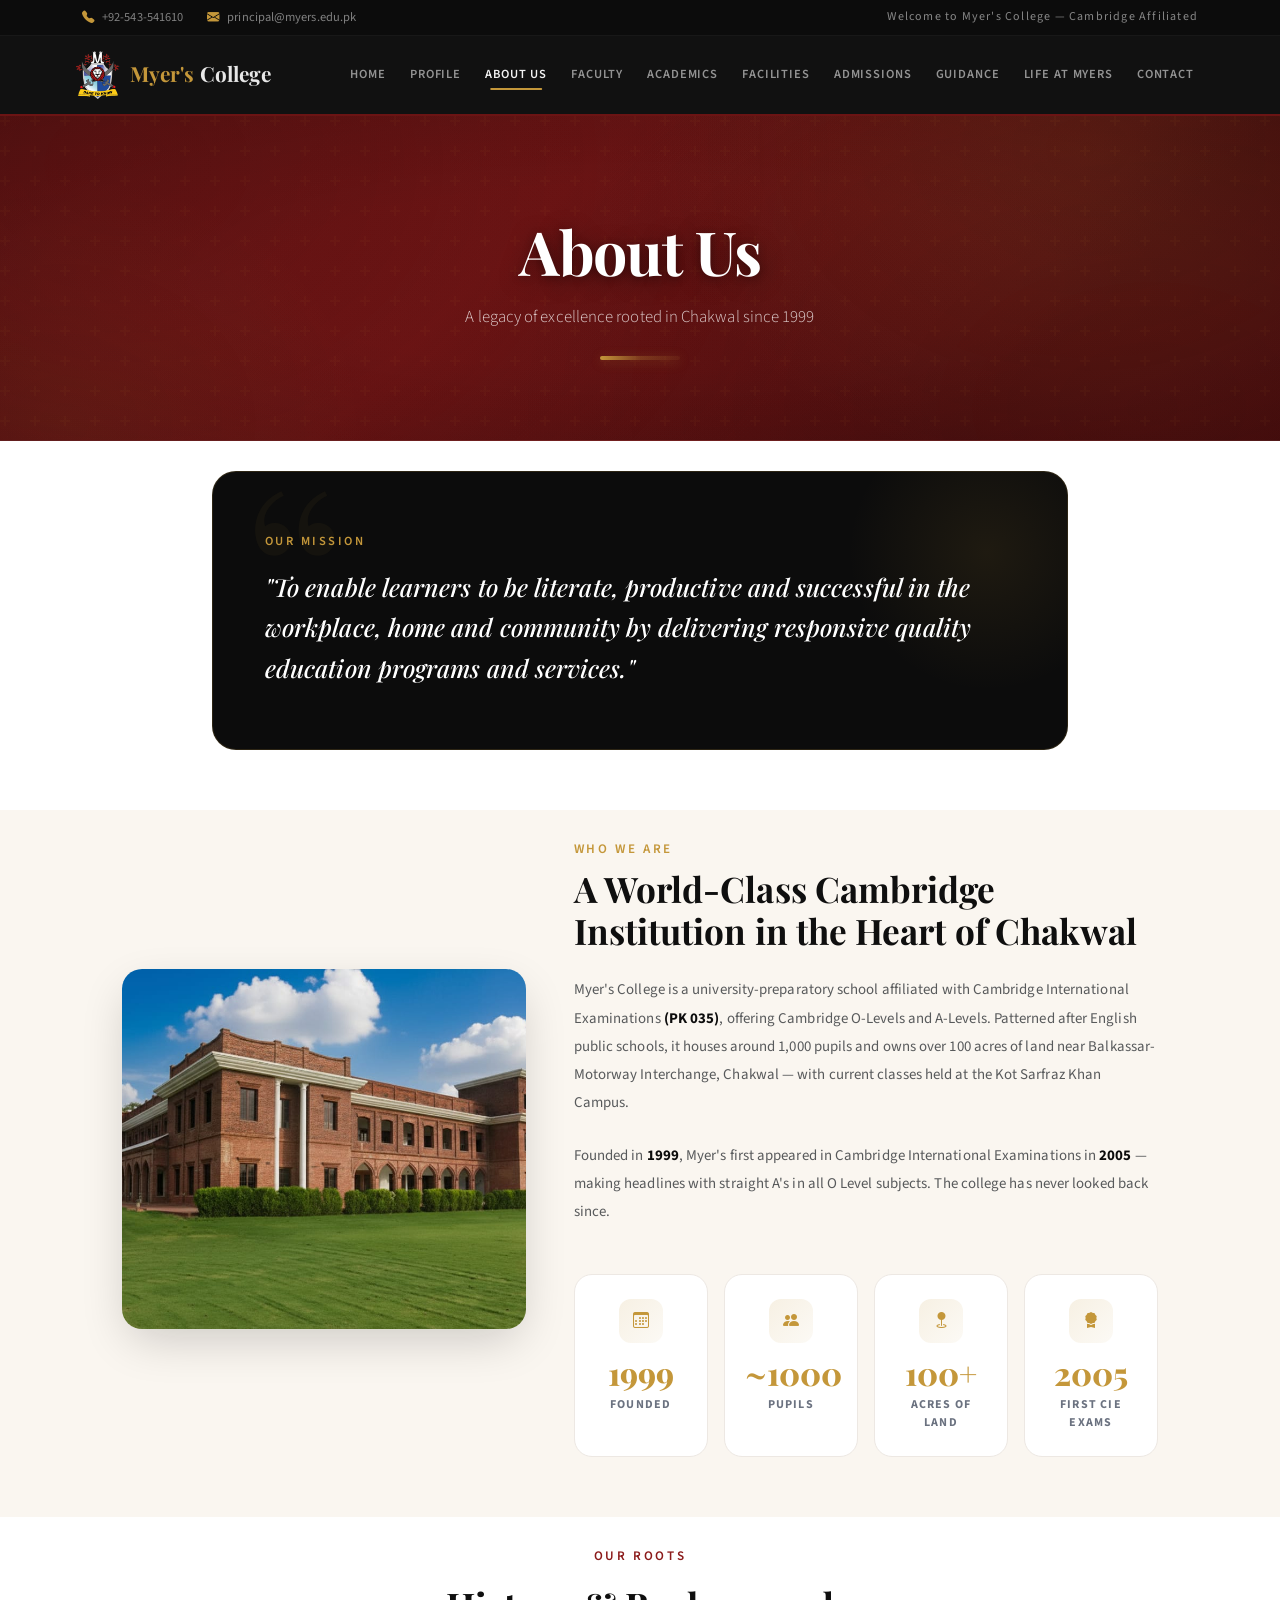
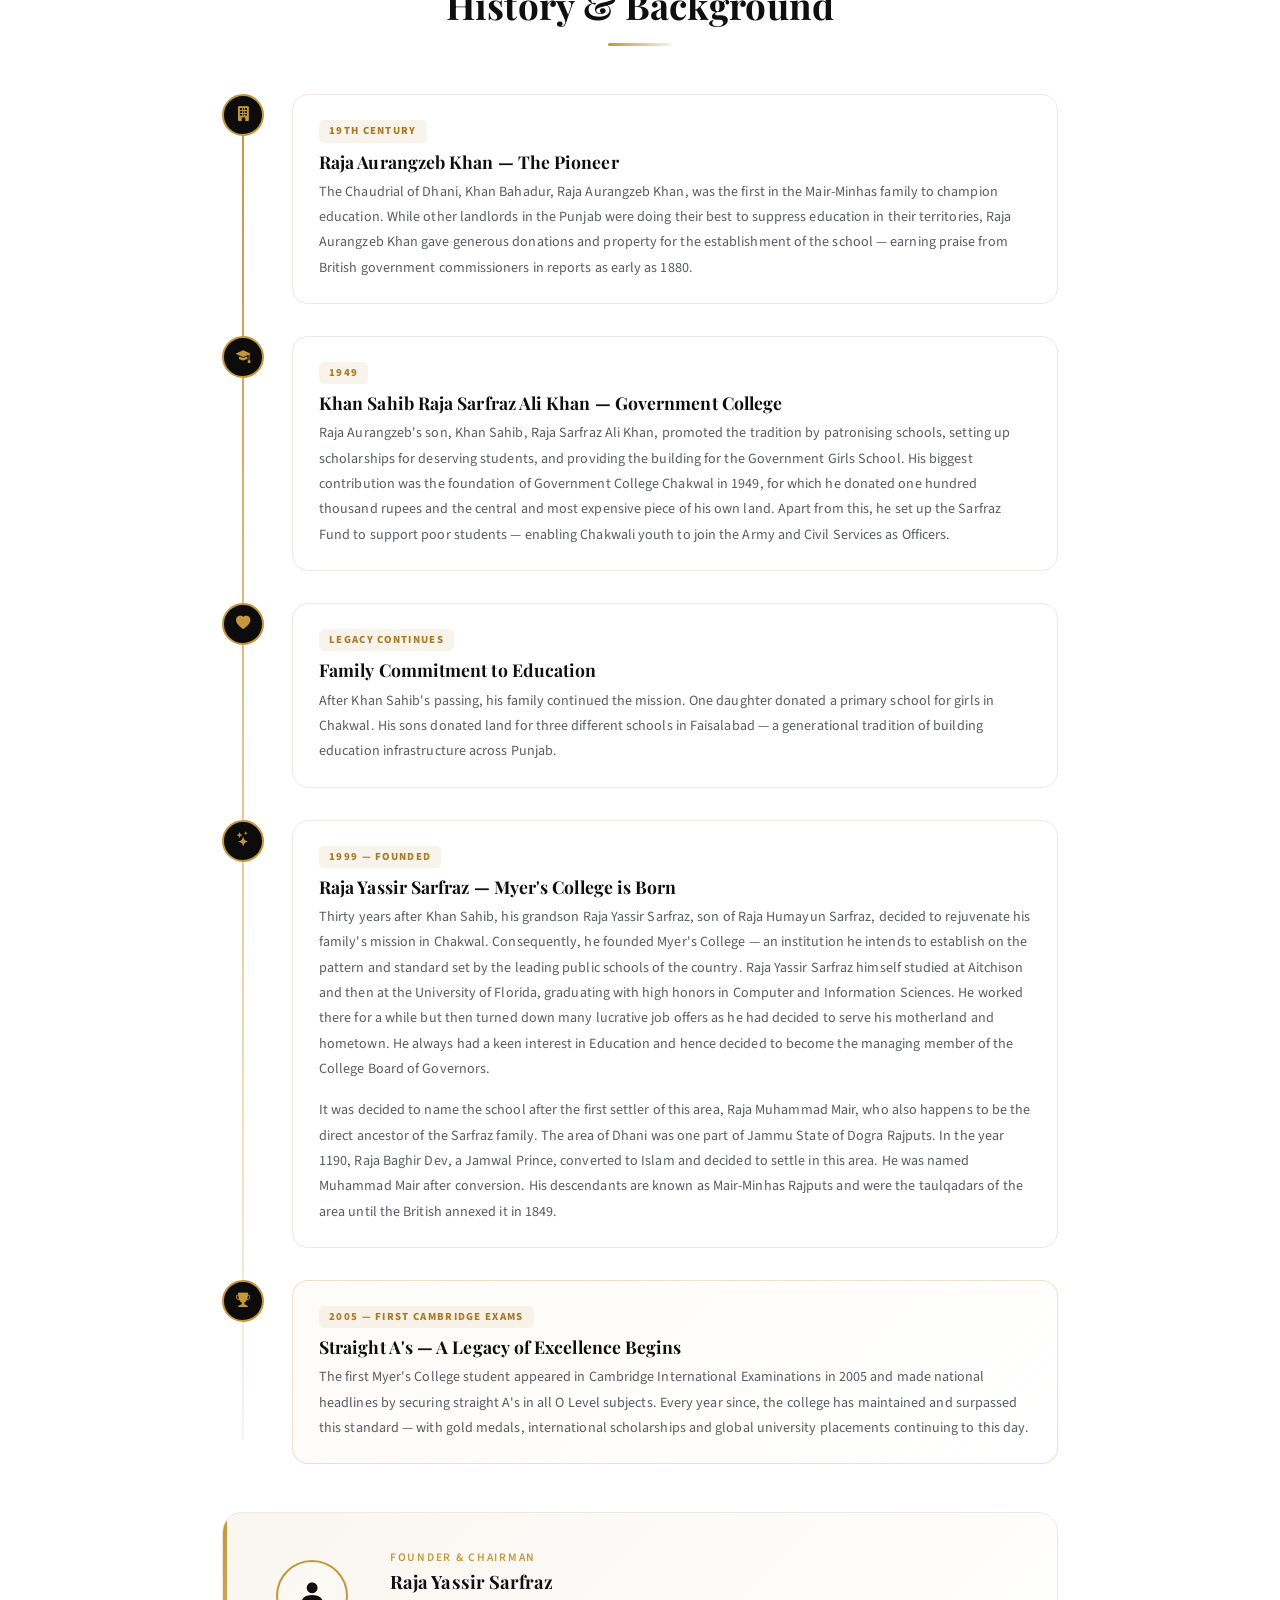
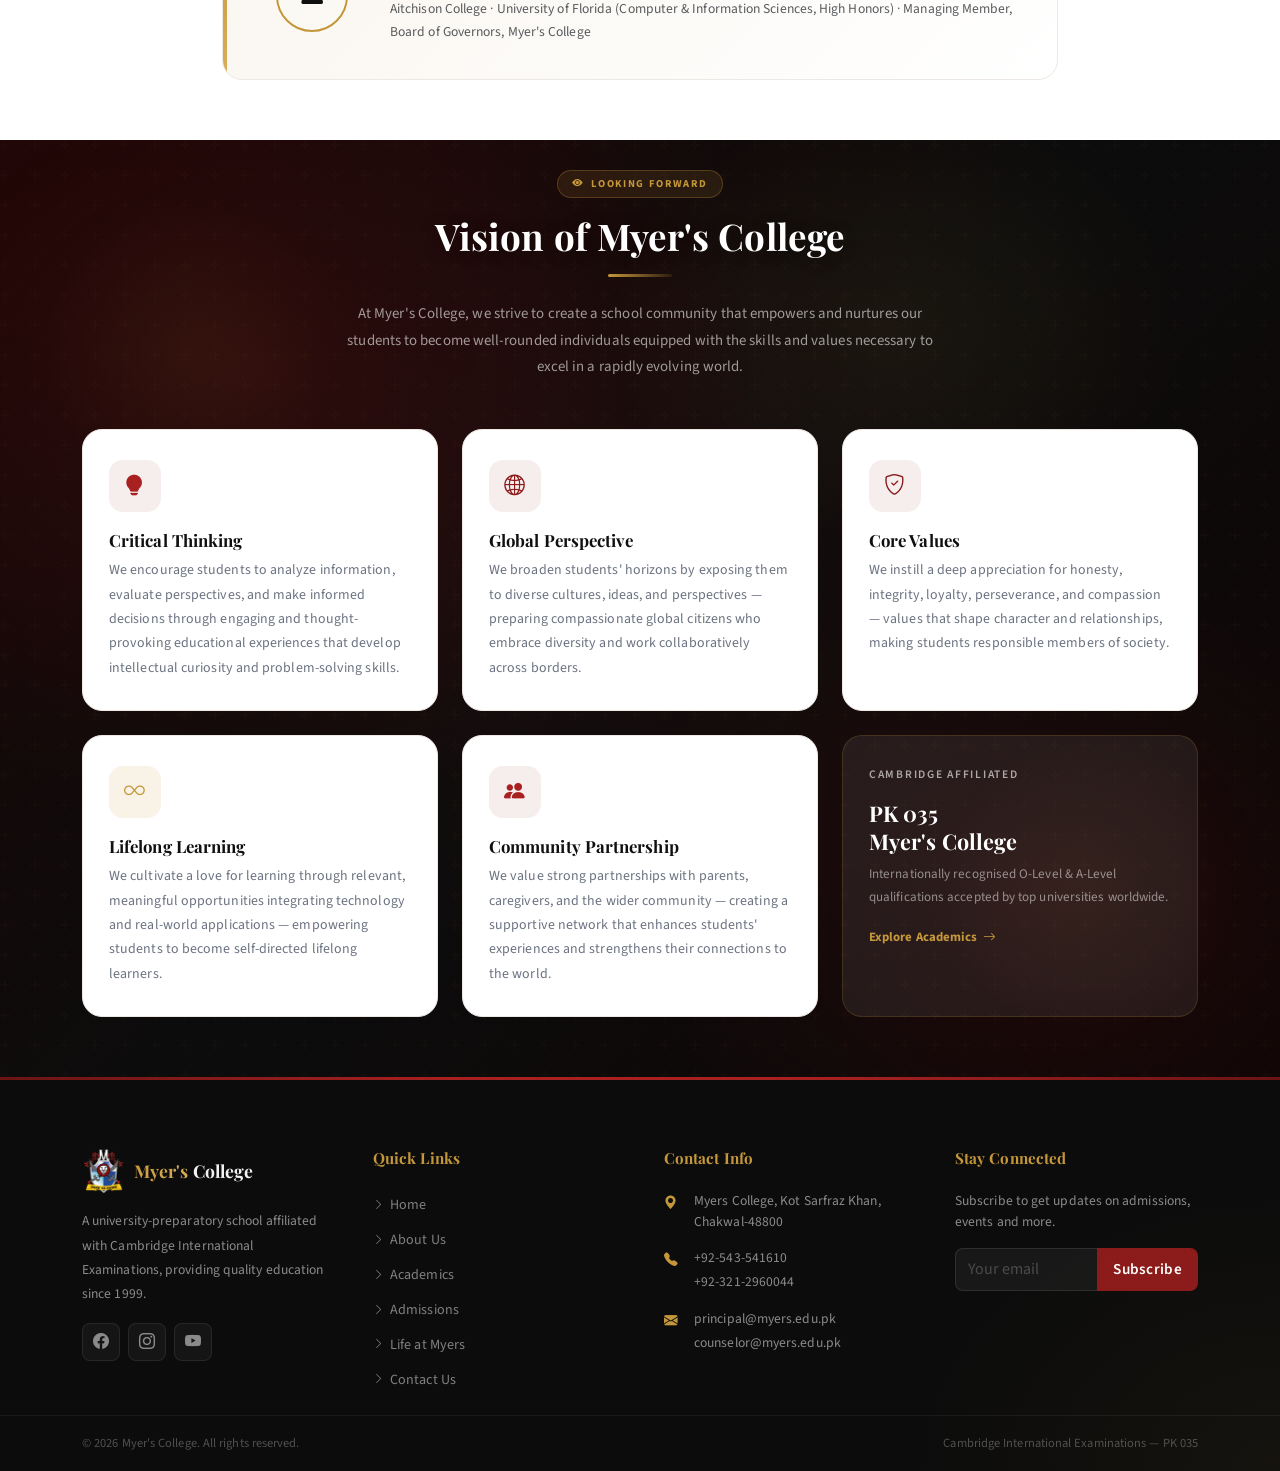
==== about.html @ d1c7c5fa "first commit" ====
<!DOCTYPE html>
<html lang="en">
<head>
  <meta charset="UTF-8" />
  <meta name="viewport" content="width=device-width, initial-scale=1.0" />
  <title>About Us — Myer's College</title>
  <meta name="description" content="Learn about the history, mission, and vision of Myer's College, Cambridge-affiliated school in Chakwal, Pakistan." />
  <link rel="icon" href="assets/images/myers-logo.png" type="image/png" />
  <link rel="stylesheet" href="https://cdn.jsdelivr.net/npm/bootstrap@5.3.2/dist/css/bootstrap.min.css" />
  <link rel="stylesheet" href="https://cdn.jsdelivr.net/npm/bootstrap-icons@1.11.3/font/bootstrap-icons.min.css" />
  <link rel="stylesheet" href="assets/css/style.css" />
  <style>

    /* ── MISSION BANNER ── */
    .mission-banner {
      background: linear-gradient(135deg, var(--black) 0%, #0C0C0C 100%);
      border-radius: 24px;
      padding: 60px 52px;
      position: relative;
      overflow: hidden;
      border: 1px solid rgba(196,151,58,0.18);
    }
    .mission-banner::before {
      content: '\201C';
      position: absolute;
      top: -30px; left: 28px;
      font-family: var(--font-heading);
      font-size: 16rem;
      line-height: 1;
      color: rgba(196,151,58,0.05);
      pointer-events: none;
      user-select: none;
    }
    .mission-banner::after {
      content: '';
      position: absolute;
      top: -60px; right: -60px;
      width: 280px; height: 280px;
      background: radial-gradient(circle, rgba(196,151,58,0.10), transparent 70%);
      pointer-events: none;
    }

    /* ── KEY STAT CARDS ── */
    .key-stat {
      background: #fff;
      border: 1px solid var(--border-color);
      border-radius: 18px;
      padding: 24px 20px;
      text-align: center;
      transition: transform 0.28s, box-shadow 0.28s, border-color 0.28s;
      height: 100%;
    }
    .key-stat:hover {
      transform: translateY(-4px);
      box-shadow: var(--elevated-shadow);
      border-color: rgba(107,20,20,0.24);
    }
    .key-stat-val {
      font-family: var(--font-heading);
      font-size: 2rem;
      font-weight: 800;
      color: var(--gold);
      line-height: 1;
    }
    .key-stat-lbl {
      font-size: 0.75rem;
      font-weight: 700;
      color: var(--text-muted);
      text-transform: uppercase;
      letter-spacing: 0.1em;
      margin-top: 7px;
    }
    .key-stat-icon {
      width: 44px; height: 44px;
      border-radius: 12px;
      background: linear-gradient(135deg,rgba(196,151,58,0.14),rgba(196,151,58,0.05));
      display: flex; align-items: center; justify-content: center;
      margin: 0 auto 14px;
    }

    /* ── HISTORY TIMELINE ── */
    .hist-timeline { position: relative; }
    .hist-timeline::before {
      content: '';
      position: absolute;
      left: 20px; top: 24px; bottom: 24px;
      width: 2px;
      background: linear-gradient(180deg, var(--gold) 0%, rgba(196,151,58,0.10) 100%);
    }
    .hist-item {
      display: flex;
      gap: 28px;
      margin-bottom: 32px;
      position: relative;
    }
    .hist-item:last-child { margin-bottom: 0; }
    .hist-dot {
      flex-shrink: 0;
      width: 42px; height: 42px;
      border-radius: 50%;
      background: var(--black);
      border: 2px solid var(--gold);
      display: flex; align-items: center; justify-content: center;
      z-index: 1;
    }
    .hist-dot i { color: var(--gold); font-size: 0.9rem; }
    .hist-body {
      flex: 1;
      background: #fff;
      border: 1px solid var(--border-color);
      border-radius: 16px;
      padding: 22px 26px;
      transition: border-color 0.25s, box-shadow 0.25s;
    }
    .hist-body:hover {
      border-color: rgba(196,151,58,0.22);
      box-shadow: 0 6px 24px -6px rgba(12,12,12,0.12);
    }
    .hist-era {
      display: inline-block;
      background: rgba(196,151,58,0.10);
      color: var(--gold-dark);
      font-size: 0.68rem;
      font-weight: 800;
      letter-spacing: 0.12em;
      text-transform: uppercase;
      padding: 3px 10px;
      border-radius: 5px;
      margin-bottom: 8px;
    }

    /* ── VISION PILLARS ── */
    .vision-card {
      background: #fff;
      border: 1px solid var(--border-color);
      border-radius: 20px;
      padding: 30px 26px;
      height: 100%;
      position: relative;
      overflow: hidden;
      transition: transform 0.3s, box-shadow 0.3s, border-color 0.3s;
    }
    .vision-card::after {
      content: '';
      position: absolute;
      bottom: 0; left: 0; right: 0;
      height: 3px;
      transform: scaleX(0);
      transform-origin: left;
      transition: transform 0.35s ease;
    }
    .vision-card:hover { transform: translateY(-5px); box-shadow: var(--elevated-shadow); border-color: rgba(107,20,20,0.22); }
    .vision-card:hover::after { transform: scaleX(1); }
    .vc1::after { background: linear-gradient(90deg,#6B1414,#8B1A1A); }
    .vc2::after { background: linear-gradient(90deg,#8B1A1A,#8B1A1A); }
    .vc3::after { background: linear-gradient(90deg,#6B1414,#8B1A1A); }
    .vc4::after { background: linear-gradient(90deg,var(--gold),var(--gold-light)); }
    .vc5::after { background: linear-gradient(90deg,#A82020,#C42B2B); }
    .vision-icon {
      width: 52px; height: 52px;
      border-radius: 14px;
      display: flex; align-items: center; justify-content: center;
      margin-bottom: 18px;
      font-size: 1.3rem;
    }
    .vc1 .vision-icon { background:rgba(139,26,26,0.08); color:#A82020; }
    .vc2 .vision-icon { background:rgba(139,26,26,0.08); color:#8B1A1A; }
    .vc3 .vision-icon { background:rgba(139,26,26,0.08); color:#8B1A1A; }
    .vc4 .vision-icon { background:rgba(196,151,58,0.12); color:var(--gold); }
    .vc5 .vision-icon { background:rgba(139,26,26,0.08); color:#A82020; }

    /* ── FOUNDER HIGHLIGHT ── */
    .founder-strip {
      background: linear-gradient(135deg, var(--cream), #fff);
      border: 1px solid var(--border-color);
      border-radius: 20px;
      padding: 36px 36px;
      position: relative;
      overflow: hidden;
    }
    .founder-strip::before {
      content: '';
      position: absolute;
      top: 0; left: 0; bottom: 0;
      width: 4px;
      background: linear-gradient(180deg, var(--gold), var(--gold-light));
    }
  </style>
</head>
<body>

  <div id="topbar">
    <div class="container"><div class="d-flex justify-content-between align-items-center"><div class="d-flex gap-4"><span class="d-flex align-items-center gap-2"><i class="bi bi-telephone-fill topbar-icon"></i> +92-543-541610</span><span class="d-flex align-items-center gap-2"><i class="bi bi-envelope-fill topbar-icon"></i> principal@myers.edu.pk</span></div><span class="d-none d-md-inline" style="color:rgba(255,255,255,0.50);font-size:0.75rem;letter-spacing:0.1em;">Welcome to Myer's College — Cambridge Affiliated</span></div></div>
  </div>

  <nav class="navbar navbar-expand-lg site-navbar sticky-top">
    <div class="container">
      <a class="navbar-brand d-flex align-items-center gap-2" href="index.html"><img src="assets/images/myers-logo.png" alt="Myer's College Logo" height="48" width="48" style="object-fit:contain;" /><div class="d-none d-sm-block"><span class="brand-name">Myer's</span><span class="brand-suffix"> College</span></div></a>
      <button class="navbar-toggler" type="button" data-bs-toggle="collapse" data-bs-target="#siteNav"><span class="navbar-toggler-icon"></span></button>
      <div class="collapse navbar-collapse" id="siteNav">
        <ul class="navbar-nav ms-auto">
          <li class="nav-item"><a class="nav-link" href="index.html">HOME</a></li>
          <li class="nav-item"><a class="nav-link" href="profile.html">PROFILE</a></li>
          <li class="nav-item"><a class="nav-link active" href="about.html">ABOUT US</a></li>
          <li class="nav-item"><a class="nav-link" href="faculty.html">FACULTY</a></li>
          <li class="nav-item"><a class="nav-link" href="academics.html">ACADEMICS</a></li>
          <li class="nav-item"><a class="nav-link" href="facilities.html">FACILITIES</a></li>
          <li class="nav-item"><a class="nav-link" href="admissions.html">ADMISSIONS</a></li>
          <li class="nav-item"><a class="nav-link" href="guidance.html">GUIDANCE</a></li>
          <li class="nav-item"><a class="nav-link" href="life.html">LIFE AT MYERS</a></li>
          <li class="nav-item"><a class="nav-link" href="contact.html">CONTACT</a></li>
        </ul>
      </div>
    </div>
  </nav>

  <div class="page-hero">
    <h1 class="page-hero-title">About Us</h1>
    <p class="page-hero-subtitle">A legacy of excellence rooted in Chakwal since 1999</p>
    <div class="page-hero-divider"></div>
  </div>

  <!-- ═══ MISSION ═══ -->
  <section class="section-padding">
    <div class="container" style="max-width:880px;">
      <div class="reveal mission-banner">
        <div class="position-relative" style="z-index:1;">
          <p class="gold-text fw-semibold text-uppercase mb-3" style="letter-spacing:0.2em;font-size:0.78rem;">Our Mission</p>
          <blockquote class="text-white mb-0" style="font-family:var(--font-heading);font-size:1.55rem;font-weight:500;line-height:1.65;font-style:italic;">
            "To enable learners to be literate, productive and successful in the workplace, home and community by delivering responsive quality education programs and services."
          </blockquote>
        </div>
      </div>
    </div>
  </section>

  <!-- ═══ INTRODUCTION + STATS ═══ -->
  <section class="section-padding section-cream">
    <div class="container" style="max-width:1060px;">
      <div class="reveal row g-5 align-items-center">

        <div class="col-lg-5">
          <div style="border-radius:20px;overflow:hidden;box-shadow:var(--elevated-shadow);">
            <img src="assets/images/college-original.jpg" alt="Myer's College" class="img-fluid w-100" style="height:360px;object-fit:cover;display:block;" />
          </div>
        </div>

        <div class="col-lg-7">
          <p class="gold-text fw-semibold text-uppercase mb-2" style="letter-spacing:0.2em;font-size:0.82rem;">Who We Are</p>
          <h2 class="fw-bold mb-4" style="font-family:var(--font-heading);font-size:2.2rem;line-height:1.2;">A World-Class Cambridge Institution in the Heart of Chakwal</h2>
          <p class="text-muted mb-4" style="font-size:0.93rem;line-height:1.9;">Myer's College is a university-preparatory school affiliated with Cambridge International Examinations <strong style="color:var(--black);">(PK 035)</strong>, offering Cambridge O-Levels and A-Levels. Patterned after English public schools, it houses around 1,000 pupils and owns over 100 acres of land near Balkassar-Motorway Interchange, Chakwal — with current classes held at the Kot Sarfraz Khan Campus.</p>
          <p class="text-muted mb-5" style="font-size:0.93rem;line-height:1.9;">Founded in <strong style="color:var(--black);">1999</strong>, Myer's first appeared in Cambridge International Examinations in <strong style="color:var(--black);">2005</strong> — making headlines with straight A's in all O Level subjects. The college has never looked back since.</p>

          <div class="row g-3">
            <div class="col-6 col-sm-3">
              <div class="key-stat">
                <div class="key-stat-icon"><i class="bi bi-calendar3" style="color:var(--gold);font-size:1rem;"></i></div>
                <div class="key-stat-val">1999</div>
                <div class="key-stat-lbl">Founded</div>
              </div>
            </div>
            <div class="col-6 col-sm-3">
              <div class="key-stat">
                <div class="key-stat-icon"><i class="bi bi-people-fill" style="color:var(--gold);font-size:1rem;"></i></div>
                <div class="key-stat-val">~1000</div>
                <div class="key-stat-lbl">Pupils</div>
              </div>
            </div>
            <div class="col-6 col-sm-3">
              <div class="key-stat">
                <div class="key-stat-icon"><i class="bi bi-geo-fill" style="color:var(--gold);font-size:1rem;"></i></div>
                <div class="key-stat-val">100+</div>
                <div class="key-stat-lbl">Acres of Land</div>
              </div>
            </div>
            <div class="col-6 col-sm-3">
              <div class="key-stat">
                <div class="key-stat-icon"><i class="bi bi-award-fill" style="color:var(--gold);font-size:1rem;"></i></div>
                <div class="key-stat-val">2005</div>
                <div class="key-stat-lbl">First CIE Exams</div>
              </div>
            </div>
          </div>
        </div>
      </div>
    </div>
  </section>

  <!-- ═══ HISTORY TIMELINE ═══ -->
  <section class="section-padding">
    <div class="container" style="max-width:860px;">
      <div class="reveal text-center mb-5">
        <p class="maroon-text fw-semibold text-uppercase" style="letter-spacing:0.2em;font-size:0.82rem;">Our Roots</p>
        <h2 class="fw-bold" style="font-family:var(--font-heading);font-size:2.3rem;">History &amp; Background</h2>
        <div class="gold-line mx-auto mt-3"></div>
      </div>

      <div class="reveal hist-timeline">

        <div class="hist-item">
          <div class="hist-dot"><i class="bi bi-building-fill"></i></div>
          <div class="hist-body">
            <span class="hist-era">19th Century</span>
            <h4 class="fw-bold mb-2" style="font-family:var(--font-heading);font-size:1.1rem;">Raja Aurangzeb Khan — The Pioneer</h4>
            <p class="text-muted mb-0" style="font-size:0.88rem;line-height:1.8;">The Chaudrial of Dhani, Khan Bahadur, Raja Aurangzeb Khan, was the first in the Mair-Minhas family to champion education. While other landlords in the Punjab were doing their best to suppress education in their territories, Raja Aurangzeb Khan gave generous donations and property for the establishment of the school — earning praise from British government commissioners in reports as early as 1880.</p>
          </div>
        </div>

        <div class="hist-item">
          <div class="hist-dot"><i class="bi bi-mortarboard-fill"></i></div>
          <div class="hist-body">
            <span class="hist-era">1949</span>
            <h4 class="fw-bold mb-2" style="font-family:var(--font-heading);font-size:1.1rem;">Khan Sahib Raja Sarfraz Ali Khan — Government College</h4>
            <p class="text-muted mb-0" style="font-size:0.88rem;line-height:1.8;">Raja Aurangzeb's son, Khan Sahib, Raja Sarfraz Ali Khan, promoted the tradition by patronising schools, setting up scholarships for deserving students, and providing the building for the Government Girls School. His biggest contribution was the foundation of Government College Chakwal in 1949, for which he donated one hundred thousand rupees and the central and most expensive piece of his own land. Apart from this, he set up the Sarfraz Fund to support poor students — enabling Chakwali youth to join the Army and Civil Services as Officers.</p>
          </div>
        </div>

        <div class="hist-item">
          <div class="hist-dot"><i class="bi bi-heart-fill"></i></div>
          <div class="hist-body">
            <span class="hist-era">Legacy Continues</span>
            <h4 class="fw-bold mb-2" style="font-family:var(--font-heading);font-size:1.1rem;">Family Commitment to Education</h4>
            <p class="text-muted mb-0" style="font-size:0.88rem;line-height:1.8;">After Khan Sahib's passing, his family continued the mission. One daughter donated a primary school for girls in Chakwal. His sons donated land for three different schools in Faisalabad — a generational tradition of building education infrastructure across Punjab.</p>
          </div>
        </div>

        <div class="hist-item">
          <div class="hist-dot"><i class="bi bi-stars"></i></div>
          <div class="hist-body">
            <span class="hist-era">1999 — Founded</span>
            <h4 class="fw-bold mb-2" style="font-family:var(--font-heading);font-size:1.1rem;">Raja Yassir Sarfraz — Myer's College is Born</h4>
            <p class="text-muted mb-0" style="font-size:0.88rem;line-height:1.8;">Thirty years after Khan Sahib, his grandson Raja Yassir Sarfraz, son of Raja Humayun Sarfraz, decided to rejuvenate his family's mission in Chakwal. Consequently, he founded Myer's College — an institution he intends to establish on the pattern and standard set by the leading public schools of the country. Raja Yassir Sarfraz himself studied at Aitchison and then at the University of Florida, graduating with high honors in Computer and Information Sciences. He worked there for a while but then turned down many lucrative job offers as he had decided to serve his motherland and hometown. He always had a keen interest in Education and hence decided to become the managing member of the College Board of Governors.</p>
            <p class="text-muted mb-0 mt-3" style="font-size:0.88rem;line-height:1.8;">It was decided to name the school after the first settler of this area, Raja Muhammad Mair, who also happens to be the direct ancestor of the Sarfraz family. The area of Dhani was one part of Jammu State of Dogra Rajputs. In the year 1190, Raja Baghir Dev, a Jamwal Prince, converted to Islam and decided to settle in this area. He was named Muhammad Mair after conversion. His descendants are known as Mair-Minhas Rajputs and were the taulqadars of the area until the British annexed it in 1849.</p>
          </div>
        </div>

        <div class="hist-item">
          <div class="hist-dot"><i class="bi bi-trophy-fill"></i></div>
          <div class="hist-body" style="border-color:rgba(196,151,58,0.28);background:linear-gradient(135deg,rgba(196,151,58,0.03),#fff);">
            <span class="hist-era">2005 — First Cambridge Exams</span>
            <h4 class="fw-bold mb-2" style="font-family:var(--font-heading);font-size:1.1rem;">Straight A's — A Legacy of Excellence Begins</h4>
            <p class="text-muted mb-0" style="font-size:0.88rem;line-height:1.8;">The first Myer's College student appeared in Cambridge International Examinations in 2005 and made national headlines by securing straight A's in all O Level subjects. Every year since, the college has maintained and surpassed this standard — with gold medals, international scholarships and global university placements continuing to this day.</p>
          </div>
        </div>

      </div>

      <!-- Founder card -->
      <div class="reveal founder-strip mt-5">
        <div class="row g-4 align-items-center">
          <div class="col-md-2 text-center">
            <div style="width:72px;height:72px;border-radius:50%;background:rgba(255,255,255,0.07);border:2px solid var(--gold);display:flex;align-items:center;justify-content:center;margin:0 auto;">
              <i class="bi bi-person-fill " style="font-size:1.8rem;"></i>
            </div>
          </div>
          <div class="col-md-10">
            <p class="gold-text fw-semibold text-uppercase mb-1" style="letter-spacing:0.15em;font-size:0.72rem;">Founder &amp; Chairman</p>
            <h4 class="fw-bold mb-1" style="font-family:var(--font-heading);font-size:1.15rem;">Raja Yassir Sarfraz</h4>
            <p class="text-muted mb-0" style="font-size:0.85rem;line-height:1.7;">Aitchison College · University of Florida (Computer &amp; Information Sciences, High Honors) · Managing Member, Board of Governors, Myer's College</p>
          </div>
        </div>
      </div>
    </div>
  </section>

  <!-- ═══ VISION PILLARS ═══ -->
  <section class="section-padding section-maroon position-relative overflow-hidden">
    <div style="position:absolute;top:60px;left:40px;width:300px;height:300px;background:radial-gradient(circle,rgba(196,151,58,0.06),transparent 70%);pointer-events:none;"></div>
    <div style="position:absolute;bottom:40px;right:40px;width:300px;height:300px;background:radial-gradient(circle,rgba(196,151,58,0.06),transparent 70%);pointer-events:none;"></div>
    <div class="container position-relative">
      <div class="reveal text-center mb-5">
        <div class="section-badge section-badge-navy"><i class="bi bi-eye-fill"></i> Looking Forward</div>
        <h2 class="fw-bold text-white" style="font-family:var(--font-heading);font-size:2.3rem;">Vision of Myer's College</h2>
        <div class="gold-line mx-auto mt-3 mb-4"></div>
        <p style="color:rgba(255,255,255,0.58);font-size:0.93rem;line-height:1.8;max-width:600px;margin:0 auto;">At Myer's College, we strive to create a school community that empowers and nurtures our students to become well-rounded individuals equipped with the skills and values necessary to excel in a rapidly evolving world.</p>
      </div>

      <div class="row g-4">
        <div class="col-sm-6 col-lg-4">
          <div class="reveal vision-card vc1">
            <div class="vision-icon"><i class="bi bi-lightbulb-fill"></i></div>
            <h4 class="fw-bold mb-2" style="font-family:var(--font-heading);font-size:1.05rem;">Critical Thinking</h4>
            <p class="text-light mb-0" style="font-size:0.87rem;line-height:1.75;">We encourage students to analyze information, evaluate perspectives, and make informed decisions through engaging and thought-provoking educational experiences that develop intellectual curiosity and problem-solving skills.</p>
          </div>
        </div>
        <div class="col-sm-6 col-lg-4">
          <div class="reveal vision-card vc2">
            <div class="vision-icon"><i class="bi bi-globe2"></i></div>
            <h4 class="fw-bold mb-2" style="font-family:var(--font-heading);font-size:1.05rem;">Global Perspective</h4>
            <p class="text-light mb-0" style="font-size:0.87rem;line-height:1.75;">We broaden students' horizons by exposing them to diverse cultures, ideas, and perspectives — preparing compassionate global citizens who embrace diversity and work collaboratively across borders.</p>
          </div>
        </div>
        <div class="col-sm-6 col-lg-4">
          <div class="reveal vision-card vc3">
            <div class="vision-icon"><i class="bi bi-shield-check"></i></div>
            <h4 class="fw-bold mb-2" style="font-family:var(--font-heading);font-size:1.05rem;">Core Values</h4>
            <p class="text-light mb-0" style="font-size:0.87rem;line-height:1.75;">We instill a deep appreciation for honesty, integrity, loyalty, perseverance, and compassion — values that shape character and relationships, making students responsible members of society.</p>
          </div>
        </div>
        <div class="col-sm-6 col-lg-4">
          <div class="reveal vision-card vc4">
            <div class="vision-icon"><i class="bi bi-infinity"></i></div>
            <h4 class="fw-bold mb-2" style="font-family:var(--font-heading);font-size:1.05rem;">Lifelong Learning</h4>
            <p class="text-light mb-0" style="font-size:0.87rem;line-height:1.75;">We cultivate a love for learning through relevant, meaningful opportunities integrating technology and real-world applications — empowering students to become self-directed lifelong learners.</p>
          </div>
        </div>
        <div class="col-sm-6 col-lg-4">
          <div class="reveal vision-card vc5">
            <div class="vision-icon"><i class="bi bi-people-fill"></i></div>
            <h4 class="fw-bold mb-2" style="font-family:var(--font-heading);font-size:1.05rem;">Community Partnership</h4>
            <p class="text-light mb-0" style="font-size:0.87rem;line-height:1.75;">We value strong partnerships with parents, caregivers, and the wider community — creating a supportive network that enhances students' experiences and strengthens their connections to the world.</p>
          </div>
        </div>
        <div class="col-sm-6 col-lg-4">
          <div class="reveal" style="background:rgba(255,255,255,0.07);border-radius:20px;padding:30px 26px;border:1px solid rgba(196,151,58,0.18);height:100%;">
            <p class="gold-text fw-semibold text-uppercase mb-3" style="letter-spacing:0.15em;font-size:0.72rem;">Cambridge Affiliated</p>
            <p class="text-white fw-bold mb-2" style="font-family:var(--font-heading);font-size:1.35rem;line-height:1.3;">PK 035<br>Myer's College</p>
            <p style="color:rgba(255,255,255,0.50);font-size:0.82rem;line-height:1.7;margin-bottom:16px;">Internationally recognised O-Level &amp; A-Level qualifications accepted by top universities worldwide.</p>
            <a href="academics.html" style="display:inline-flex;align-items:center;gap:6px;color:var(--gold);font-size:0.8rem;font-weight:700;text-decoration:none;">Explore Academics <i class="bi bi-arrow-right"></i></a>
          </div>
        </div>
      </div>
    </div>
  </section>

  <!-- FOOTER -->
  <footer class="site-footer pt-5 pb-0">
    <div class="container py-4">
      <div class="row g-5">
        <div class="col-md-6 col-lg-3"><div class="d-flex align-items-center gap-2 mb-3"><img src="assets/images/myers-logo.png" alt="Myer's College" height="44" width="44" style="object-fit:contain;" /><div><span class="gradient-text" style="font-family:var(--font-heading);font-size:1.1rem;font-weight:700;">Myer's</span><span style="color:rgba(255,255,255,0.95);font-family:var(--font-heading);font-size:1.1rem;font-weight:700;"> College</span></div></div><p style="font-size:0.85rem;line-height:1.8;color:rgba(255,255,255,0.52);">A university-preparatory school affiliated with Cambridge International Examinations, providing quality education since 1999.</p><div class="d-flex gap-2 mt-3"><a href="#" class="footer-social"><i class="bi bi-facebook"></i></a><a href="#" class="footer-social"><i class="bi bi-instagram"></i></a><a href="#" class="footer-social"><i class="bi bi-youtube"></i></a></div></div>
        <div class="col-md-6 col-lg-3"><h4 class="footer-heading mb-4">Quick Links</h4><ul class="list-unstyled mb-0" style="display:flex;flex-direction:column;gap:10px;"><li><a href="index.html" class="footer-link"><i class="bi bi-chevron-right" style="font-size:0.7rem;"></i> Home</a></li><li><a href="about.html" class="footer-link"><i class="bi bi-chevron-right" style="font-size:0.7rem;"></i> About Us</a></li><li><a href="academics.html" class="footer-link"><i class="bi bi-chevron-right" style="font-size:0.7rem;"></i> Academics</a></li><li><a href="admissions.html" class="footer-link"><i class="bi bi-chevron-right" style="font-size:0.7rem;"></i> Admissions</a></li><li><a href="life.html" class="footer-link"><i class="bi bi-chevron-right" style="font-size:0.7rem;"></i> Life at Myers</a></li><li><a href="contact.html" class="footer-link"><i class="bi bi-chevron-right" style="font-size:0.7rem;"></i> Contact Us</a></li></ul></div>
        <div class="col-md-6 col-lg-3"><h4 class="footer-heading mb-4">Contact Info</h4><ul class="list-unstyled mb-0" style="display:flex;flex-direction:column;gap:16px;font-size:0.85rem;color:rgba(255,255,255,0.52);"><li class="d-flex align-items-start gap-3"><i class="bi bi-geo-alt-fill" style="color:var(--gold);margin-top:2px;flex-shrink:0;"></i>Myers College, Kot Sarfraz Khan, Chakwal-48800</li><li class="d-flex align-items-start gap-3"><i class="bi bi-telephone-fill" style="color:var(--gold);margin-top:2px;flex-shrink:0;"></i><div><p class="mb-1">+92-543-541610</p><p class="mb-0">+92-321-2960044</p></div></li><li class="d-flex align-items-start gap-3"><i class="bi bi-envelope-fill" style="color:var(--gold);margin-top:2px;flex-shrink:0;"></i><div><p class="mb-1">principal@myers.edu.pk</p><p class="mb-0">counselor@myers.edu.pk</p></div></li></ul></div>
        <div class="col-md-6 col-lg-3"><h4 class="footer-heading mb-4">Stay Connected</h4><p style="font-size:0.85rem;color:rgba(255,255,255,0.52);">Subscribe to get updates on admissions, events and more.</p><form class="newsletter-form d-flex mt-3" onsubmit="return false;"><input type="email" class="form-control footer-input" placeholder="Your email" required /><button type="submit" class="btn-gold" style="border-radius:0 10px 10px 0;padding:10px 16px;">Subscribe</button></form></div>
      </div>
    </div>
    <div class="footer-bottom"><div class="container d-flex flex-column flex-sm-row justify-content-between align-items-center gap-2"><p class="mb-0">&copy; <span id="year"></span> Myer's College. All rights reserved.</p><p class="mb-0">Cambridge International Examinations — PK 035</p></div></div>
  </footer>

  <script>document.getElementById('year').textContent = new Date().getFullYear();</script>
  <script src="https://cdn.jsdelivr.net/npm/bootstrap@5.3.2/dist/js/bootstrap.bundle.min.js"></script>
  <script src="assets/js/main.js"></script>
</body>
</html>
---- assets/css/style.css ----
/* ===== GOOGLE FONTS ===== */
@import url('https://fonts.googleapis.com/css2?family=Playfair+Display:ital,wght@0,400;0,500;0,600;0,700;0,800;1,400;1,600&family=Source+Sans+3:wght@300;400;500;600;700&display=swap');

/* ===================================================
   MYER'S COLLEGE — BLACK & MAROON LEAD SYSTEM
   
   BLACK  → Navbar, footer, topbar (ultimate authority)
   MAROON → Feature sections, CTA, page heroes, dark cards (brand warmth)
   GOLD   → Selective prestige (brand name, dividers, stat icons, dark labels)
   WHITE  → Content cards, light sections
   CREAM  → Alternating section backgrounds
=================================================== */
:root {
  /* ── Black (structural authority) ── */
  --black:            #0C0C0C;
  --black-rich:       #111111;
  --black-surface:    #1A1A1A;
  --black-border:     rgba(255,255,255,0.08);
  --black-border-md:  rgba(255,255,255,0.14);

  /* ── Maroon (brand sections — the deep lead) ── */
  --maroon-deep:      #4A0E0E;   /* darkest — hero overlays, CTA */
  --maroon:           #6B1414;   /* primary section background */
  --maroon-mid:       #8B1A1A;   /* interactive, buttons, accents */
  --maroon-vivid:     #A82020;   /* hover states, accent strips */
  --maroon-light:     #C42B2B;   /* bright card tops, hover glow */
  --maroon-subtle:    rgba(107,20,20,0.09);
  --maroon-tint:      rgba(107,20,20,0.16);
  --maroon-border:    rgba(107,20,20,0.24);
  
  /* Maroon section surfaces */
  --maroon-surface:   #5A1212;   /* cards ON maroon sections */
  --maroon-card:      rgba(255,255,255,0.06);
  --maroon-card-border: rgba(255,255,255,0.12);

  /* ── Gold (selective prestige) ── */
  --gold:             #C4973A;
  --gold-light:       #D9AE5A;
  --gold-dark:        #A67C28;
  --gold-subtle:      rgba(196,151,58,0.10);
  --gold-border:      rgba(196,151,58,0.28);

  /* ── Light surfaces ── */
  --white:            #FFFFFF;
  --cream:            #FAF6F0;
  --border-light:     #EDE8E3;
  --border-mid:       #DDD8D2;

  /* ── Typography ── */
  --text-primary:     #0F0F0F;
  --text-secondary:   #2E2E2E;
  --text-muted:       #6B7280;

  /* ── Shadows ── */
  --shadow-sm:        0 2px 8px -2px rgba(12,12,12,0.10);
  --shadow-md:        0 6px 24px -4px rgba(12,12,12,0.14);
  --shadow-lg:        0 16px 48px -8px rgba(12,12,12,0.20);
  --shadow-maroon:    0 8px 32px -4px rgba(107,20,20,0.35);
  --shadow-maroon-lg: 0 20px 60px -8px rgba(107,20,20,0.40);

  --font-heading: 'Playfair Display', Georgia, serif;
  --font-body:    'Source Sans 3', system-ui, sans-serif;

  /* ── Legacy compatibility aliases ── */
  --border-color:     #EDE8E3;   /* alias for --border-light */
  --card-shadow:      0 2px 8px -2px rgba(12,12,12,0.10);
  --elevated-shadow:  0 16px 48px -8px rgba(12,12,12,0.20);
  --gold-shadow:      0 4px 20px -4px rgba(196,151,58,0.25);
  --text-dark:        #0F0F0F;
  --navy:             #0C0C0C;   /* alias for --black */
}

/* ===== BASE ===== */
html { scroll-behavior: smooth; }
*, *::before, *::after { box-sizing: border-box; }
body { font-family: var(--font-body); color: var(--text-primary); background: var(--white); margin: 0; padding: 0; -webkit-font-smoothing: antialiased; }
h1,h2,h3,h4,h5,h6 { font-family: var(--font-heading); }

/* ============================================================
   TOPBAR — Black (absolute authority)
============================================================ */
#topbar {
  background: var(--black);
  padding: 8px 0;
  font-size: 0.78rem;
  color: rgba(255,255,255,0.48);
  border-bottom: 1px solid rgba(255,255,255,0.05);
}
#topbar .topbar-icon { color: var(--gold); }

/* ============================================================
   NAVBAR — Black (authority, premium dark bar)
============================================================ */
.site-navbar {
  background: var(--black-rich) !important;
  padding: 10px 12px;
  border-bottom: 2px solid var(--maroon);
  transition: box-shadow 0.3s ease;
  overflow-x: auto;
}
.site-navbar.scrolled { box-shadow: 0 4px 24px rgba(0,0,0,0.50); }
.site-navbar .navbar-brand .brand-name {
  color: var(--gold);
  font-family: var(--font-heading);
  font-size: 1.3rem; font-weight: 700;
}
.site-navbar .navbar-brand .brand-suffix {
  color: rgba(255,255,255,0.90);
  font-family: var(--font-heading);
  font-size: 1.3rem; font-weight: 700;
}
.site-navbar .navbar-brand { margin-right: auto; margin-left: -8px; }
.site-navbar .navbar-nav  { margin-right: -8px; }
.site-navbar .nav-link {
  color: rgba(255,255,255,0.55) !important;
  font-size: 0.78rem; font-weight: 600;
  letter-spacing: 0.06em; text-transform: uppercase;
  padding: 8px 12px !important;
  border-radius: 6px;
  transition: color 0.2s ease;
  position: relative; white-space: nowrap;
}
.site-navbar .nav-link:hover,
.site-navbar .nav-link.active { color: rgba(255,255,255,0.95) !important; }
.site-navbar .nav-link::after {
  content: ''; position: absolute;
  bottom: 2px; left: 50%;
  transform: translateX(-50%);
  width: 0; height: 2px;
  background: var(--gold);
  border-radius: 2px;
  transition: width 0.3s ease;
}
.site-navbar .nav-link:hover::after,
.site-navbar .nav-link.active::after { width: 60%; }
.navbar-toggler { border: none !important; }
.navbar-toggler:focus { box-shadow: none !important; }
.navbar-toggler-icon { filter: invert(1); }

/* ============================================================
   HERO — Deep black with strong maroon character
============================================================ */
.hero-section { position: relative; min-height: 600px; overflow: hidden; }
.hero-section img.hero-img {
  position: absolute; inset: 0;
  width: 100%; height: 100%; object-fit: cover;
  transform: scale(1.05);
}
.hero-overlay {
  position: absolute; inset: 0;
  background:
    linear-gradient(160deg,
      rgba(10,10,10,0.94) 0%,
      rgba(10,10,10,0.80) 40%,
      rgba(74,14,14,0.75) 75%,
      rgba(74,14,14,0.90) 100%
    );
}
.hero-content {
  position: relative; z-index: 2;
  min-height: 600px;
  display: flex; flex-direction: column;
  align-items: center; justify-content: center;
  text-align: center; padding: 80px 20px;
}
.hero-badge {
  display: inline-flex; align-items: center; gap: 8px;
  background: rgba(196,151,58,0.14);
  backdrop-filter: blur(10px);
  border: 1px solid rgba(196,151,58,0.35);
  border-radius: 50px; padding: 6px 18px;
  margin-bottom: 24px; font-size: 0.7rem;
  color: rgba(255,255,255,0.88);
  text-transform: uppercase; letter-spacing: 0.15em; font-weight: 600;
  animation: fadeInUp 0.6s ease-out forwards;
}
.hero-title {
  font-family: var(--font-heading);
  font-size: clamp(2.8rem,8vw,6rem);
  font-weight: 700; color: #fff;
  line-height: 1.1; margin-bottom: 20px;
  animation: fadeInUp 0.6s ease-out 0.1s forwards; opacity: 0;
}
.hero-subtitle {
  font-size: 1.1rem; color: rgba(255,255,255,0.68);
  max-width: 560px; line-height: 1.75; margin-bottom: 36px;
  animation: fadeInUp 0.6s ease-out 0.2s forwards; opacity: 0;
}
.hero-buttons { animation: fadeInUp 0.6s ease-out 0.4s forwards; opacity: 0; }

/* ============================================================
   PAGE HERO (inner pages) — Deep Maroon
   This is the signature brand color moment on every inner page
============================================================ */
.page-hero {
  background: linear-gradient(135deg, #5A1212 0%, var(--maroon) 40%, #4A0E0E 80%, var(--maroon-deep) 100%);
  padding: 100px 20px 80px;
  text-align: center;
  position: relative; overflow: hidden;
  border-bottom: 2px solid var(--gold);
}
/* Luxurious multi-layered glow effect */
.page-hero::before {
  content: '';
  position: absolute; inset: 0;
  background:
    /* Large maroon glow top-left */
    radial-gradient(ellipse 1200px 900px at 10% 15%, rgba(107, 20, 20, 0.22) 0%, transparent 60%),
    /* Gold prestige glow top-right */
    radial-gradient(ellipse 800px 600px at 85% 10%, rgba(196, 151, 58, 0.10) 0%, transparent 55%),
    /* Deep maroon warmth bottom-right */
    radial-gradient(ellipse 1000px 700px at 90% 90%, rgba(107, 20, 20, 0.15) 0%, transparent 65%),
    /* Subtle gold accent bottom-left */
    radial-gradient(ellipse 600px 500px at 5% 95%, rgba(196, 151, 58, 0.07) 0%, transparent 50%),
    /* Center ambient warmth */
    radial-gradient(ellipse 800px 600px at 50% 50%, rgba(74, 14, 14, 0.08) 0%, transparent 70%);
  pointer-events: none;
  z-index: 1;
}
/* Sophisticated texture overlay with gold accents */
.page-hero::after {
  content: '';
  position: absolute; inset: 0;
  background:
    url("data:image/svg+xml,%3Csvg width='60' height='60' viewBox='0 0 60 60' xmlns='http://www.w3.org/2000/svg'%3E%3Cg fill='none' fill-rule='evenodd'%3E%3Cg fill='%23C4973A' fill-opacity='0.04'%3E%3Cpath d='M36 34v-4h-2v4h-4v2h4v4h2v-4h4v-2h-4zm0-30V0h-2v4h-4v2h4v4h2V6h4V4h-4zM6 34v-4H4v4H0v2h4v4h2v-4h4v-2H6zM6 4V0H4v4H0v2h4v4h2V6h4V4H6z'/%3E%3C/g%3E%3C/g%3E%3C/svg%3E"),
    /* Vignette edge effect for depth */
    radial-gradient(ellipse at center, transparent 40%, rgba(0, 0, 0, 0.15) 100%);
  pointer-events: none;
  z-index: 1;
}
.page-hero-title {
  font-family: var(--font-heading);
  font-size: clamp(2.2rem, 6vw, 3.8rem);
  font-weight: 700;
  color: #fff;
  position: relative; z-index: 2;
  line-height: 1.15;
  text-shadow: 
    0 4px 24px rgba(0, 0, 0, 0.4),
    0 2px 8px rgba(0, 0, 0, 0.3);
  letter-spacing: -0.02em;
}
.page-hero-subtitle {
  color: rgba(255, 255, 255, 0.78);
  font-size: 1.05rem;
  max-width: 600px;
  margin: 16px auto 0;
  position: relative; z-index: 2;
  line-height: 1.8;
  font-weight: 300;
}
.page-hero-divider {
  width: 80px;
  height: 4px;
  background: linear-gradient(to right, var(--gold), rgba(196, 151, 58, 0.3), rgba(196, 151, 58, 0.1));
  margin: 24px auto 0;
  border-radius: 2px;
  position: relative; z-index: 2;
  box-shadow: 0 2px 12px rgba(196, 151, 58, 0.25);
}

/* ============================================================
   BUTTONS
============================================================ */
/* Primary button — maroon solid */
.btn-gold {
  background: var(--maroon-mid);
  color: #fff; font-weight: 600;
  border-radius: 8px; padding: 13px 30px;
  border: none;
  transition: all 0.25s ease;
  font-family: var(--font-body); font-size: 0.95rem;
  display: inline-flex; align-items: center; gap: 8px;
  text-decoration: none; letter-spacing: 0.02em;
}
.btn-gold:hover {
  background: var(--maroon-vivid);
  color: #fff; transform: translateY(-2px);
  box-shadow: var(--shadow-maroon);
}
/* Outline button — on dark backgrounds */
.btn-outline-gold {
  background: transparent;
  color: rgba(255,255,255,0.88);
  font-weight: 600; border-radius: 8px; padding: 13px 30px;
  border: 1.5px solid rgba(255,255,255,0.30);
  transition: all 0.25s ease;
  font-family: var(--font-body); font-size: 0.95rem;
  display: inline-flex; align-items: center; gap: 8px;
  text-decoration: none; letter-spacing: 0.02em;
}
.btn-outline-gold:hover {
  background: rgba(255,255,255,0.10);
  border-color: rgba(255,255,255,0.60);
  color: #fff; transform: translateY(-2px);
}
/* Gold button — selective use only */
.btn-gold-accent {
  background: var(--gold);
  color: var(--black); font-weight: 700;
  border-radius: 8px; padding: 12px 28px;
  border: none; transition: all 0.25s ease;
  font-family: var(--font-body); font-size: 0.95rem;
  display: inline-flex; align-items: center; gap: 8px;
  text-decoration: none;
}
.btn-gold-accent:hover {
  background: var(--gold-light);
  transform: translateY(-2px);
  box-shadow: 0 8px 24px rgba(196,151,58,0.35);
}

/* ============================================================
   STATS BAR — White card with maroon identity
============================================================ */
.stats-bar {
  background: var(--white);
  border-radius: 16px; box-shadow: var(--shadow-lg);
  margin-top: -50px; position: relative; z-index: 10;
  overflow: hidden;
  border: 1px solid var(--border-light);
  border-top: 4px solid var(--maroon-mid);
}
.stat-item {
  padding: 28px 20px; text-align: center;
  border-right: 1px solid var(--border-light);
  transition: background 0.3s ease;
}
.stat-item:last-child { border-right: none; }
.stat-item:hover { background: var(--cream); }
.stat-icon { color: var(--gold); width: 28px; height: 28px; margin: 0 auto 8px; }
.stat-value { font-family: var(--font-heading); font-size: 1.8rem; font-weight: 700; color: var(--text-primary); }
.stat-label { font-size: 0.68rem; text-transform: uppercase; letter-spacing: 0.12em; color: var(--text-muted); margin-top: 4px; }

/* ============================================================
   SECTION UTILITIES
============================================================ */
.section-padding { padding: 30px 0 60px 0; }

/* ── BLACK section (navbar level authority — used sparingly) ── */
.section-navy,
.section-black {
  background: var(--black-rich);
  position: relative; overflow: hidden;
}
/* Maroon warmth in black sections */
.section-navy::before,
.section-black::before {
  content: '';
  position: absolute; bottom: -60px; right: -60px;
  width: 500px; height: 500px;
  background: radial-gradient(ellipse at center, rgba(107,20,20,0.22) 0%, rgba(107,20,20,0.08) 40%, transparent 68%);
  pointer-events: none; z-index: 0;
}
.section-navy > *, .section-black > * { position: relative; z-index: 1; }

/* ── MAROON section — the signature brand section ── */
.section-maroon {
  background: linear-gradient(135deg, var(--black) 0%, #0C0C0C 100%);
  position: relative; overflow: hidden;
}
/* Rich maroon glow effect on sections — luxury premium feel */
.section-maroon::before {
  content: '';
  position: absolute; inset: 0;
  background:
    /* Large maroon glow top-left */
    radial-gradient(ellipse 900px 700px at 15% 20%, rgba(107, 20, 20, 0.18) 0%, transparent 60%),
    /* Accent maroon glow bottom-right */
    radial-gradient(ellipse 700px 600px at 85% 85%, rgba(107, 20, 20, 0.12) 0%, transparent 55%),
    /* Subtle gold highlight top-right */
    radial-gradient(ellipse 500px 400px at 75% 15%, rgba(196, 151, 58, 0.06) 0%, transparent 50%),
    /* Central maroon warmth */
    radial-gradient(ellipse 600px 500px at 50% 50%, rgba(74, 14, 14, 0.06) 0%, transparent 70%);
  pointer-events: none;
}
/* Texture overlay with warmth */
.section-maroon::after {
  content: '';
  position: absolute; inset: 0;
  background:
    url("data:image/svg+xml,%3Csvg width='60' height='60' viewBox='0 0 60 60' xmlns='http://www.w3.org/2000/svg'%3E%3Cg fill='none' fill-rule='evenodd'%3E%3Cg fill='%23C4973A' fill-opacity='0.015'%3E%3Cpath d='M36 34v-4h-2v4h-4v2h4v4h2v-4h4v-2h-4zm0-30V0h-2v4h-4v2h4v4h2V6h4V4h-4zM6 34v-4H4v4H0v2h4v4h2v-4h4v-2H6zM6 4V0H4v4H0v2h4v4h2V6h4V4H6z'/%3E%3C/g%3E%3C/g%3E%3C/svg%3E");
  pointer-events: none;
}
.section-maroon > * { position: relative; z-index: 1; }

/* Enhanced maroon-rich styling for placement records section (2nd occurrence) */
.section-maroon:last-of-type {
  background: linear-gradient(135deg, #1A0505 0%, #0C0C0C 50%, #0F0505 100%);
}
.section-maroon:last-of-type::before {
  background:
    /* Stronger maroon glow top-left */
    radial-gradient(ellipse 1000px 800px at 20% 25%, rgba(107, 20, 20, 0.28) 0%, transparent 55%),
    /* Deep maroon glow bottom-right */
    radial-gradient(ellipse 800px 650px at 80% 80%, rgba(107, 20, 20, 0.18) 0%, transparent 50%),
    /* Gold accent for prestige */
    radial-gradient(ellipse 600px 450px at 70% 20%, rgba(196, 151, 58, 0.08) 0%, transparent 48%),
    /* Rich maroon center warmth */
    radial-gradient(ellipse 700px 600px at 50% 50%, rgba(107, 20, 20, 0.10) 0%, transparent 65%);
}
.section-maroon:last-of-type::after {
  background:
    url("data:image/svg+xml,%3Csvg width='60' height='60' viewBox='0 0 60 60' xmlns='http://www.w3.org/2000/svg'%3E%3Cg fill='none' fill-rule='evenodd'%3E%3Cg fill='%23C4973A' fill-opacity='0.02'%3E%3Cpath d='M36 34v-4h-2v4h-4v2h4v4h2v-4h4v-2h-4zm0-30V0h-2v4h-4v2h4v4h2V6h4V4h-4zM6 34v-4H4v4H0v2h4v4h2v-4h4v-2H6zM6 4V0H4v4H0v2h4v4h2V6h4V4H6z'/%3E%3C/g%3E%3C/g%3E%3C/svg%3E");
}

.section-cream { background: var(--cream); }

/* ── Dividers ── */
.gold-line   { width: 64px; height: 3px; background: linear-gradient(to right, var(--gold), rgba(196,151,58,0.12)); border-radius: 2px; }
.maroon-line { width: 64px; height: 3px; background: linear-gradient(to right, var(--maroon-mid), rgba(139,26,26,0.12)); border-radius: 2px; }

.gold-text   { color: var(--gold); }
.maroon-text { color: var(--maroon-mid); }

/* ── Section badge on white ── */
.section-badge {
  display: inline-flex; align-items: center; gap: 6px;
  background: var(--maroon-subtle);
  border: 1px solid var(--maroon-border);
  border-radius: 50px; padding: 5px 14px;
  font-size: 0.68rem; color: var(--maroon-mid);
  text-transform: uppercase; letter-spacing: 0.15em;
  font-weight: 700; margin-bottom: 16px;
}
/* Section badge on dark / maroon sections */
.section-badge-navy {
  background: rgba(196,151,58,0.12);
  border: 1px solid rgba(196,151,58,0.28);
  color: var(--gold);
}

/* ── Gradient text ── */
.gradient-text {
  background: linear-gradient(135deg, var(--maroon-mid) 0%, var(--maroon-vivid) 50%, var(--maroon-mid) 100%);
  -webkit-background-clip: text; -webkit-text-fill-color: transparent; background-clip: text;
}
.gradient-text-gold {
  background: linear-gradient(135deg, var(--gold) 0%, var(--gold-light) 50%, var(--gold) 100%);
  -webkit-background-clip: text; -webkit-text-fill-color: transparent; background-clip: text;
}

/* ============================================================
   FEATURE CARDS — on maroon/dark sections
   Glass-style cards that let the maroon breathe through
============================================================ */
.feature-card {
  background: rgba(255,255,255,0.07);
  backdrop-filter: blur(4px);
  border-radius: 16px;
  border: 1px solid rgba(255,255,255,0.14);
  padding: 28px; height: 100%;
  transition: all 0.4s ease;
  position: relative; overflow: hidden;
}
.feature-card::before {
  content: ''; position: absolute; top: 0; left: 0; right: 0;
  height: 2px;
  background: linear-gradient(to right, rgba(196,151,58,0.6), transparent);
  opacity: 0; transition: opacity 0.3s;
}
.feature-card:hover {
  background: rgba(255,255,255,0.12);
  border-color: rgba(255,255,255,0.22);
  transform: translateY(-4px);
  box-shadow: 0 20px 40px rgba(0,0,0,0.25);
}
.feature-card:hover::before { opacity: 1; }
.feature-icon-box {
  width: 46px; height: 46px; border-radius: 10px;
  background: rgba(196,151,58,0.15);
  border: 1px solid rgba(196,151,58,0.30);
  display: flex; align-items: center; justify-content: center;
  margin-bottom: 18px; transition: all 0.3s ease;
}
.feature-card:hover .feature-icon-box {
  background: rgba(196,151,58,0.25);
  transform: scale(1.05);
}
.feature-icon-box i, .feature-icon-box svg { color: var(--gold); font-size: 1.2rem; }

/* ============================================================
   EVENT CARDS — on white sections
============================================================ */
.event-card {
  background: var(--white); border-radius: 14px;
  border: 1px solid var(--border-light); box-shadow: var(--shadow-sm);
  padding: 28px 24px; text-align: center;
  transition: all 0.4s ease; overflow: hidden; position: relative;
}
.event-card::before {
  content: ''; position: absolute; top: 0; left: 0; right: 0;
  height: 3px;
  background: linear-gradient(to right, var(--maroon-mid), var(--maroon-vivid), transparent);
}
.event-card:hover { transform: translateY(-6px); box-shadow: var(--shadow-md); border-color: var(--maroon-border); }
.event-num {
  width: 48px; height: 48px; border-radius: 50%;
  background: var(--maroon-subtle);
  display: flex; align-items: center; justify-content: center;
  margin: 0 auto 16px;
  font-family: var(--font-heading); font-weight: 700; font-size: 1.2rem;
  color: var(--maroon-mid); transition: all 0.3s;
}
.event-card:hover .event-num { background: var(--maroon-mid); color: #fff; }

/* ============================================================
   INFO CARDS — on white/cream sections
============================================================ */
.info-card {
  background: var(--white); border-radius: 12px;
  border: 1px solid var(--border-light); box-shadow: var(--shadow-sm);
  padding: 28px; height: 100%; transition: all 0.4s ease;
}
.info-card:hover { transform: translateY(-5px); box-shadow: var(--shadow-md); border-color: var(--maroon-border); }
.info-icon-box {
  width: 52px; height: 52px; border-radius: 12px;
  background: var(--maroon-subtle); border: 1px solid var(--maroon-border);
  display: flex; align-items: center; justify-content: center;
  margin-bottom: 16px; transition: all 0.3s ease;
}
.info-card:hover .info-icon-box { background: var(--maroon-mid); }
.info-icon-box i, .info-icon-box svg { color: var(--maroon-mid); transition: color 0.3s; }
.info-card:hover .info-icon-box i,
.info-card:hover .info-icon-box svg { color: #fff; }

/* ============================================================
   FLOATING BADGE
============================================================ */
.floating-badge {
  background: var(--white); border-radius: 14px;
  box-shadow: var(--shadow-lg); padding: 16px 20px;
  border: 1px solid var(--border-light);
  position: absolute; bottom: -24px; left: -24px;
  animation: float 3s ease-in-out infinite; z-index: 2;
}
.floating-badge-right { left: auto; right: -24px; animation-delay: 1s; }
.floating-badge-icon {
  width: 42px; height: 42px; border-radius: 10px;
  background: var(--maroon-subtle);
  display: flex; align-items: center; justify-content: center;
}
.floating-badge-icon i { color: var(--maroon-mid); }

/* ============================================================
   CTA SECTION — Deep Maroon (the most powerful call-to-action)
============================================================ */
.cta-section {
  background: linear-gradient(135deg, var(--maroon-deep) 0%, var(--maroon) 45%, var(--maroon-deep) 100%);
  padding: 90px 20px;
  position: relative; overflow: hidden; text-align: center;
}
.cta-section::before {
  content: ''; position: absolute; inset: 0;
  background:
    radial-gradient(ellipse at 15% 50%, rgba(0,0,0,0.30) 0%, transparent 55%),
    radial-gradient(ellipse at 85% 50%, rgba(196,151,58,0.08) 0%, transparent 50%);
  pointer-events: none;
}
/* Subtle diagonal line decoration */
.cta-section::after {
  content: ''; position: absolute; top: 0; right: 0;
  width: 1px; height: 100%;
  background: linear-gradient(to bottom, transparent, rgba(196,151,58,0.20), transparent);
  pointer-events: none;
}
.cta-section > * { position: relative; z-index: 1; }
.cta-glow { display: none; } /* Replaced by CSS gradients */

/* ============================================================
   FOOTER — Deep Black (the final authority)
============================================================ */
.site-footer {
  background: var(--black);
  color: rgba(255,255,255,0.52);
  position: relative; overflow: hidden;
}
/* Maroon top accent line */
.site-footer::before {
  content: ''; position: absolute; top: 0; left: 0; right: 0;
  height: 3px;
  background: linear-gradient(to right, var(--maroon) 0%, var(--maroon-vivid) 35%, var(--maroon-vivid) 65%, var(--maroon) 100%);
}
/* Gold ambient glow bottom-right */
.site-footer::after {
  content: ''; position: absolute; bottom: 0; right: 0;
  width: 400px; height: 300px;
  background: radial-gradient(ellipse at bottom right, rgba(196,151,58,0.05) 0%, transparent 65%);
  pointer-events: none;
}
.footer-heading {
  color: var(--gold); font-family: var(--font-heading);
  font-weight: 700; font-size: 0.95rem; margin-bottom: 20px;
}
.footer-link {
  color: rgba(255,255,255,0.48); text-decoration: none;
  transition: color 0.25s ease;
  display: inline-flex; align-items: center; gap: 6px; font-size: 0.88rem;
}
.footer-link:hover { color: rgba(255,255,255,0.88); }
.footer-social {
  width: 38px; height: 38px; border-radius: 8px;
  background: rgba(255,255,255,0.04);
  border: 1px solid rgba(255,255,255,0.08);
  display: inline-flex; align-items: center; justify-content: center;
  text-decoration: none; color: rgba(255,255,255,0.50);
  transition: all 0.25s ease;
}
.footer-social:hover { background: var(--maroon-mid); border-color: var(--maroon-mid); color: #fff; transform: translateY(-2px); }
.footer-input {
  background: rgba(255,255,255,0.05) !important;
  border: 1px solid rgba(255,255,255,0.10) !important;
  border-right: none !important; color: rgba(255,255,255,0.90) !important;
  border-radius: 8px 0 0 8px !important;
}
.footer-input::placeholder { color: rgba(255,255,255,0.22) !important; }
.footer-input:focus { outline: none !important; box-shadow: none !important; border-color: var(--maroon-vivid) !important; }
.footer-bottom {
  border-top: 1px solid rgba(255,255,255,0.06);
  padding: 18px 0; font-size: 0.78rem; color: rgba(255,255,255,0.28);
}

/* ============================================================
   ACCORDION
============================================================ */
.custom-accordion .accordion-item {
  border-radius: 12px !important; margin-bottom: 10px;
  border: 1px solid var(--border-light) !important;
  overflow: hidden; box-shadow: var(--shadow-sm);
}
.custom-accordion .accordion-button {
  font-family: var(--font-heading); font-weight: 700; font-size: 1rem;
  color: var(--text-primary); background: var(--white); padding: 18px 22px;
}
.custom-accordion .accordion-button:not(.collapsed) {
  color: var(--maroon-mid); background: var(--white); box-shadow: none;
  border-left: 3px solid var(--maroon-mid); padding-left: 19px;
}
.custom-accordion .accordion-button::after { filter: none; }
.custom-accordion .accordion-body {
  font-size: 0.9rem; color: var(--text-muted); line-height: 1.85;
  background: var(--white); padding: 4px 22px 20px;
}

/* ============================================================
   FACULTY TABLE
============================================================ */
.faculty-block { margin-bottom: 36px; }
.faculty-header {
  background: linear-gradient(135deg, var(--maroon-deep) 0%, var(--maroon) 100%);
  padding: 14px 20px; border-radius: 10px 10px 0 0;
}
.faculty-header h3 { color: var(--gold); font-family: var(--font-heading); font-size: 1rem; font-weight: 700; margin: 0; }
.faculty-grid {
  border: 1px solid var(--border-light); border-top: none;
  border-radius: 0 0 10px 10px; overflow: hidden;
}
.faculty-member {
  background: var(--white); padding: 14px 18px;
  display: flex; align-items: flex-start; gap: 12px;
  border-bottom: 1px solid var(--border-light); transition: background 0.2s;
}
.faculty-member:last-child { border-bottom: none; }
.faculty-member:hover { background: var(--cream); }
.faculty-avatar {
  width: 40px; height: 40px; border-radius: 50%;
  background: var(--maroon-subtle); border: 1px solid var(--maroon-border);
  display: flex; align-items: center; justify-content: center; flex-shrink: 0;
}
.faculty-avatar i, .faculty-avatar svg { color: var(--maroon-mid); }
.faculty-name { font-family: var(--font-heading); font-size: 0.9rem; font-weight: 600; color: var(--text-primary); }
.faculty-qual { font-size: 0.78rem; color: var(--text-muted); margin: 2px 0 0; }
.faculty-role { font-size: 0.72rem; color: var(--maroon-mid); margin: 2px 0 0; font-weight: 600; }

/* ============================================================
   AGE TABLES
============================================================ */
.age-table-card { border-radius: 10px; overflow: hidden; border: 1px solid var(--border-light); margin-bottom: 16px; }
.age-table-header {
  background: linear-gradient(135deg, var(--maroon-deep) 0%, var(--maroon) 100%);
  padding: 10px 18px;
}
.age-table-header h4 { color: var(--gold); font-family: var(--font-heading); font-size: 0.88rem; font-weight: 700; margin: 0; }
.age-table td { font-size: 0.82rem; padding: 9px 14px; }

/* ============================================================
   GOLD MEDALISTS — on maroon/dark sections
============================================================ */
.medalist-card {
  background: rgba(255,255,255,0.07);
  border: 1px solid rgba(255,255,255,0.12);
  border-radius: 12px; overflow: hidden; transition: all 0.3s;
}
.medalist-card:hover {
  background: rgba(255,255,255,0.11);
  border-color: rgba(255,255,255,0.20);
  transform: translateY(-3px);
}
.medalist-year-header {
  padding: 12px 18px;
  background: rgba(0,0,0,0.20);
  border-bottom: 1px solid rgba(255,255,255,0.10);
  display: flex; align-items: center; gap: 8px;
}
.medalist-body { padding: 16px; }
.medalist-student { display: flex; align-items: center; gap: 12px; margin-bottom: 12px; }
.medalist-student:last-child { margin-bottom: 0; }
.medalist-avatar {
  width: 40px; height: 40px; border-radius: 50%;
  background: rgba(196,151,58,0.15);
  border: 1px solid rgba(196,151,58,0.30);
  display: flex; align-items: center; justify-content: center; flex-shrink: 0;
}

/* ============================================================
   CONTACT FORM
============================================================ */
.contact-form-card {
  background: var(--white); border-radius: 18px;
  border: 1px solid var(--border-light); box-shadow: var(--shadow-md);
  padding: 36px; position: relative; overflow: hidden;
}
.contact-form-card::before {
  content: ''; position: absolute; top: 0; left: 0; right: 0;
  height: 4px;
  background: linear-gradient(to right, var(--maroon-deep), var(--maroon-mid), var(--maroon-vivid), var(--maroon-mid));
}
.form-control-custom {
  border-radius: 8px !important; border: 1px solid var(--border-mid) !important;
  padding: 12px 16px !important; font-size: 0.9rem !important;
  background: var(--white) !important; transition: all 0.25s ease !important;
}
.form-control-custom:focus {
  border-color: var(--maroon-mid) !important;
  box-shadow: 0 0 0 3px rgba(139,26,26,0.10) !important; outline: none !important;
}
.contact-info-card {
  background: var(--white); border-radius: 14px;
  border: 1px solid var(--border-light); padding: 18px;
  display: flex; align-items: flex-start; gap: 14px;
  transition: all 0.3s ease; margin-bottom: 12px;
}
.contact-info-card:hover { border-color: var(--maroon-border); box-shadow: var(--shadow-sm); }
.contact-icon-box {
  width: 46px; height: 46px; border-radius: 10px;
  background: var(--maroon-subtle); border: 1px solid var(--maroon-border);
  display: flex; align-items: center; justify-content: center;
  flex-shrink: 0; transition: all 0.3s;
}
.contact-info-card:hover .contact-icon-box { background: var(--maroon-mid); }
.contact-icon-box i { color: var(--maroon-mid); transition: color 0.3s; }
.contact-info-card:hover .contact-icon-box i { color: #fff; }

/* ============================================================
   LIFE TABS — maroon underline tab system
============================================================ */
.life-tabs {
  overflow-x: auto; white-space: nowrap;
  border-bottom: 1px solid var(--border-light);
  scrollbar-width: none; gap: 4px;
}
.life-tabs::-webkit-scrollbar { display: none; }
.life-tab-btn {
  display: inline-flex; align-items: center; gap: 6px;
  padding: 8px 18px; border-radius: 0; border: none;
  border-bottom: 2px solid transparent; background: transparent;
  font-size: 0.82rem; font-weight: 600; color: var(--text-muted);
  cursor: pointer; transition: all 0.25s ease;
  white-space: nowrap; margin-bottom: -1px;
}
.life-tab-btn:hover { color: var(--text-primary); }
.life-tab-btn.active { color: var(--maroon-mid); border-bottom-color: var(--maroon-mid); }
.tab-content-area { display: none; }
.tab-content-area.active { display: block; }

/* ============================================================
   GUIDANCE CARDS
============================================================ */
.guidance-card {
  background: var(--white); border-radius: 12px;
  border: 1px solid var(--border-light); box-shadow: var(--shadow-sm);
  padding: 28px; height: 100%; transition: all 0.4s ease;
}
.guidance-card:hover { transform: translateY(-5px); box-shadow: var(--shadow-md); border-color: var(--maroon-border); }
.guidance-icon {
  width: 52px; height: 52px; border-radius: 12px;
  background: var(--maroon-subtle); border: 1px solid var(--maroon-border);
  display: flex; align-items: center; justify-content: center;
  margin-bottom: 18px; transition: all 0.3s;
}
.guidance-card:hover .guidance-icon { background: var(--maroon-mid); }
.guidance-icon i { color: var(--maroon-mid); transition: color 0.3s; }
.guidance-card:hover .guidance-icon i { color: #fff; }

/* ============================================================
   PROCLAMATION CARD
============================================================ */
.proclamation-card {
  background: var(--white); border-radius: 18px;
  border: 1px solid var(--border-light);
  box-shadow: 0 0 60px -10px rgba(107,20,20,0.10);
  padding: 48px; position: relative; overflow: hidden;
}
.proclamation-card::before {
  content: ''; position: absolute; top: 0; left: 0;
  width: 56px; height: 56px;
  border-left: 2px solid rgba(196,151,58,0.50);
  border-top: 2px solid rgba(196,151,58,0.50);
  border-radius: 4px 0 0 0;
}
.proclamation-card::after {
  content: ''; position: absolute; bottom: 0; right: 0;
  width: 56px; height: 56px;
  border-right: 2px solid rgba(196,151,58,0.50);
  border-bottom: 2px solid rgba(196,151,58,0.50);
  border-radius: 0 0 4px 0;
}

/* ============================================================
   CONTENT CARD
============================================================ */
.content-card {
  background: var(--white); border-radius: 18px;
  border: 1px solid var(--border-light); box-shadow: var(--shadow-sm);
  padding: 36px; position: relative; overflow: hidden;
}
.content-card::before {
  content: ''; position: absolute; top: 0; left: 0; right: 0;
  height: 3px;
  background: linear-gradient(to right, var(--maroon-deep), var(--maroon-mid), transparent 55%);
}

/* ============================================================
   ANIMATIONS
============================================================ */
@keyframes fadeInUp { from { opacity:0; transform:translateY(24px); } to { opacity:1; transform:translateY(0); } }
@keyframes float { 0%,100% { transform:translateY(0); } 50% { transform:translateY(-8px); } }
@keyframes pulseGlow { 0%,100% { box-shadow:0 0 0 0 rgba(107,20,20,0); } 50% { box-shadow:0 0 20px 4px rgba(107,20,20,0.12); } }

.animate-fade-in-up  { animation: fadeInUp 0.6s ease-out forwards; }
.animate-float       { animation: float 3.5s ease-in-out infinite; }
.animate-pulse-glow  { animation: pulseGlow 3s ease-in-out infinite; }
.reveal { opacity:0; transform:translateY(28px); transition: opacity 0.75s cubic-bezier(0.16,1,0.3,1), transform 0.75s cubic-bezier(0.16,1,0.3,1); }
.reveal.visible { opacity:1; transform:translateY(0); }

/* ============================================================
   TOAST
============================================================ */
.toast-notification {
  position: fixed; bottom: 24px; right: 24px;
  background: var(--maroon-deep);
  color: rgba(255,255,255,0.90); padding: 14px 20px;
  border-radius: 10px;
  border-left: 3px solid var(--gold);
  box-shadow: var(--shadow-maroon);
  z-index: 9999; display: none; font-size: 0.88rem;
}
.toast-notification.show { display: block; animation: fadeInUp 0.35s ease-out; }

/* ============================================================
   RESPONSIVE
============================================================ */
@media (max-width: 768px) {
  .hero-section { min-height: 500px; }
  .hero-content { min-height: 500px; padding: 100px 20px 60px; }
  .page-hero { padding: 70px 20px 40px; }
  .stats-bar { margin-top: -30px; border-radius: 0; }
  .stat-item { border-right: none; border-bottom: 1px solid var(--border-light); }
  .stat-item:last-child { border-bottom: none; }
  .floating-badge, .floating-badge-right { display: none; }
  .section-padding { padding: 28px 0 40px; }
}

/* ═══════════════════════════════════════════════════════
   PREMIUM FINAL TOUCHES
═══════════════════════════════════════════════════════ */

/* Smooth selection highlight */
::selection { background: var(--maroon-mid); color: #fff; }

/* Image sections — ensure photos have slight overlay to blend with theme */
.img-fluid { display: block; }

/* Premium link style in light sections */
.maroon-text {
  color: var(--maroon-mid);
  transition: color 0.2s;
}
.maroon-text:hover { color: var(--maroon-vivid); }

/* Fix maroon-text on dark sections — override to white */
.section-maroon .maroon-text,
.section-navy .maroon-text,
.cta-section .maroon-text { color: rgba(255,255,255,0.75) !important; }

/* Fix Bootstrap text-muted inside dark sections */
.section-maroon .text-muted,
.section-navy .text-muted,
.cta-section .text-muted { color: rgba(255,255,255,0.55) !important; }

/* Fix Bootstrap text-dark inside dark sections */
.section-maroon .text-dark,
.section-navy .text-dark { color: rgba(255,255,255,0.90) !important; }

/* Fix headings without explicit color in dark sections */
.section-maroon h1:not([style*="color"]),
.section-maroon h2:not([style*="color"]),
.section-maroon h3:not([style*="color"]),
.section-maroon h4:not([style*="color"]),
.section-navy h1:not([style*="color"]),
.section-navy h2:not([style*="color"]),
.section-navy h3:not([style*="color"]),
.section-navy h4:not([style*="color"]) { color: #fff; }

/* Fix p tags without explicit color in dark sections */
.section-maroon p:not([style*="color"]),
.section-navy p:not([style*="color"]) { color: rgba(255,255,255,0.62); }

/* Life nav — maroon-tinted sticky bar */
.life-nav-btn.active {
  color: var(--gold) !important;
}
.life-nav-btn.active::after {
  background: var(--gold) !important;
}

/* Premium scroll bar */
::-webkit-scrollbar { width: 6px; height: 6px; }
::-webkit-scrollbar-track { background: var(--cream); }
::-webkit-scrollbar-thumb { background: var(--maroon-mid); border-radius: 3px; }
::-webkit-scrollbar-thumb:hover { background: var(--maroon-vivid); }

/* Feature card text — ensure white on dark sections */
.feature-card h3,
.feature-card h4,
.feature-card p { color: inherit; }
.section-maroon .feature-card h3,
.section-navy .feature-card h3 { color: #fff !important; }

/* Club cards on maroon section */
.club-card h3, .club-card p { color: inherit; }
.section-maroon .club-card h3 { color: #fff !important; }

/* Vision cards — white cards on dark section — ensure dark text ON the card */
.vision-card h4 { color: var(--text-primary) !important; }
.vision-card p { color: var(--text-muted) !important; }

/* Medalist section white text */
.section-maroon .text-white,
.section-navy .text-white { color: #fff !important; }

/* Premium hover transitions across the board */
a { transition: color 0.2s, opacity 0.2s; }
button { transition: all 0.2s; }

/* Image hover zoom on cards */
.rounded-4 img, .news-img-wrap img {
  transition: transform 0.5s ease;
}
.rounded-4:hover img { transform: scale(1.03); }

/* Badge refinement */
.section-badge {
  letter-spacing: 0.14em;
  font-size: 0.66rem;
}

/* ═══════════════════════════════════════════════════════
   PREMIUM FINISHING LAYER — High-end institutional polish
═══════════════════════════════════════════════════════ */

/* ── Typography refinements ── */
body { letter-spacing: 0.005em; }
.site-navbar .nav-link { letter-spacing: 0.07em; }
.section-badge { letter-spacing: 0.16em; }
.stat-label, .faculty-qual { letter-spacing: 0.08em; }

/* ── Section transition separators ── */
.section-maroon + .section-padding,
.section-navy + .section-padding {
  border-top: none;
}
.cta-section + .site-footer {
  border-top: none;
}

/* ── Page hero bottom edge — smooth into content ── */
.page-hero {
  border-bottom: 1px solid rgba(255,255,255,0.05);
}

/* ── Stats bar refinement ── */
.stats-bar {
  border-top: 3px solid var(--maroon-mid);
}
.stat-item:hover { background: #fdfaf7; }

/* ── Event card date text — maroon on white ── */
.event-card .maroon-text { color: var(--maroon-mid) !important; }

/* ── White section headings — strong contrast ── */
.section-padding:not(.section-maroon):not(.section-navy):not(.section-cream) h2 {
  color: var(--text-primary);
}
.section-cream h2 { color: var(--text-primary); }

/* ── Proclamation card heading color ── */
.proclamation-card h1, .proclamation-card h2, .proclamation-card blockquote {
  color: var(--text-primary);
}

/* ── Accordion — clean open state ── */
.custom-accordion .accordion-button:not(.collapsed) {
  background: #fdfbf9;
}

/* ── Form placeholder refinement ── */
.form-control-custom::placeholder { color: #aaa; font-style: normal; }
.form-control-custom { color: var(--text-primary) !important; }

/* ── Footer brand gradient text on black ── */
.site-footer .gradient-text {
  background: linear-gradient(135deg, var(--gold) 0%, var(--gold-light) 100%);
  -webkit-background-clip: text;
  -webkit-text-fill-color: transparent;
  background-clip: text;
}

/* ── Premium section heading sizes ── */
.section-maroon h2[style*="font-size:2"],
.section-navy h2[style*="font-size:2"] {
  text-shadow: 0 2px 20px rgba(0,0,0,0.2);
}

/* ── Floating badge refinement ── */
.floating-badge { border-left: 3px solid var(--maroon-mid); }
.floating-badge p.fw-bold { color: var(--text-primary) !important; font-size: 0.88rem; }

/* ── Table styling ── */
.age-table th { 
  background: var(--cream); 
  font-size: 0.72rem; 
  text-transform: uppercase; 
  letter-spacing: 0.08em; 
  color: var(--text-muted); 
  font-weight: 600;
}
.age-table tr:hover td { background: #fdfaf7; }

/* ── Contact form send button ── */
.btn-gold[style*="border-radius:0"] {
  border-radius: 0 8px 8px 0 !important;
}

/* ── Mobile nav toggle ── */
@media (max-width: 992px) {
  .site-navbar .navbar-collapse {
    background: var(--black-rich);
    border-top: 1px solid rgba(255,255,255,0.06);
    padding: 12px 4px;
    margin: 8px -12px -10px;
  }
  .site-navbar .nav-link {
    padding: 10px 16px !important;
    border-radius: 0 !important;
    border-bottom: 1px solid rgba(255,255,255,0.04);
  }
  .site-navbar .nav-link:last-child { border-bottom: none; }
}

/* ── Image overlays ── */
.hero-section img.hero-img,
.news-img-wrap img,
.rounded-4 img {
  will-change: transform;
}

/* ── Print ── */
@media print {
  .site-navbar, #topbar, .site-footer, .cta-section { display: none; }
  body { color: #000; background: #fff; }
}
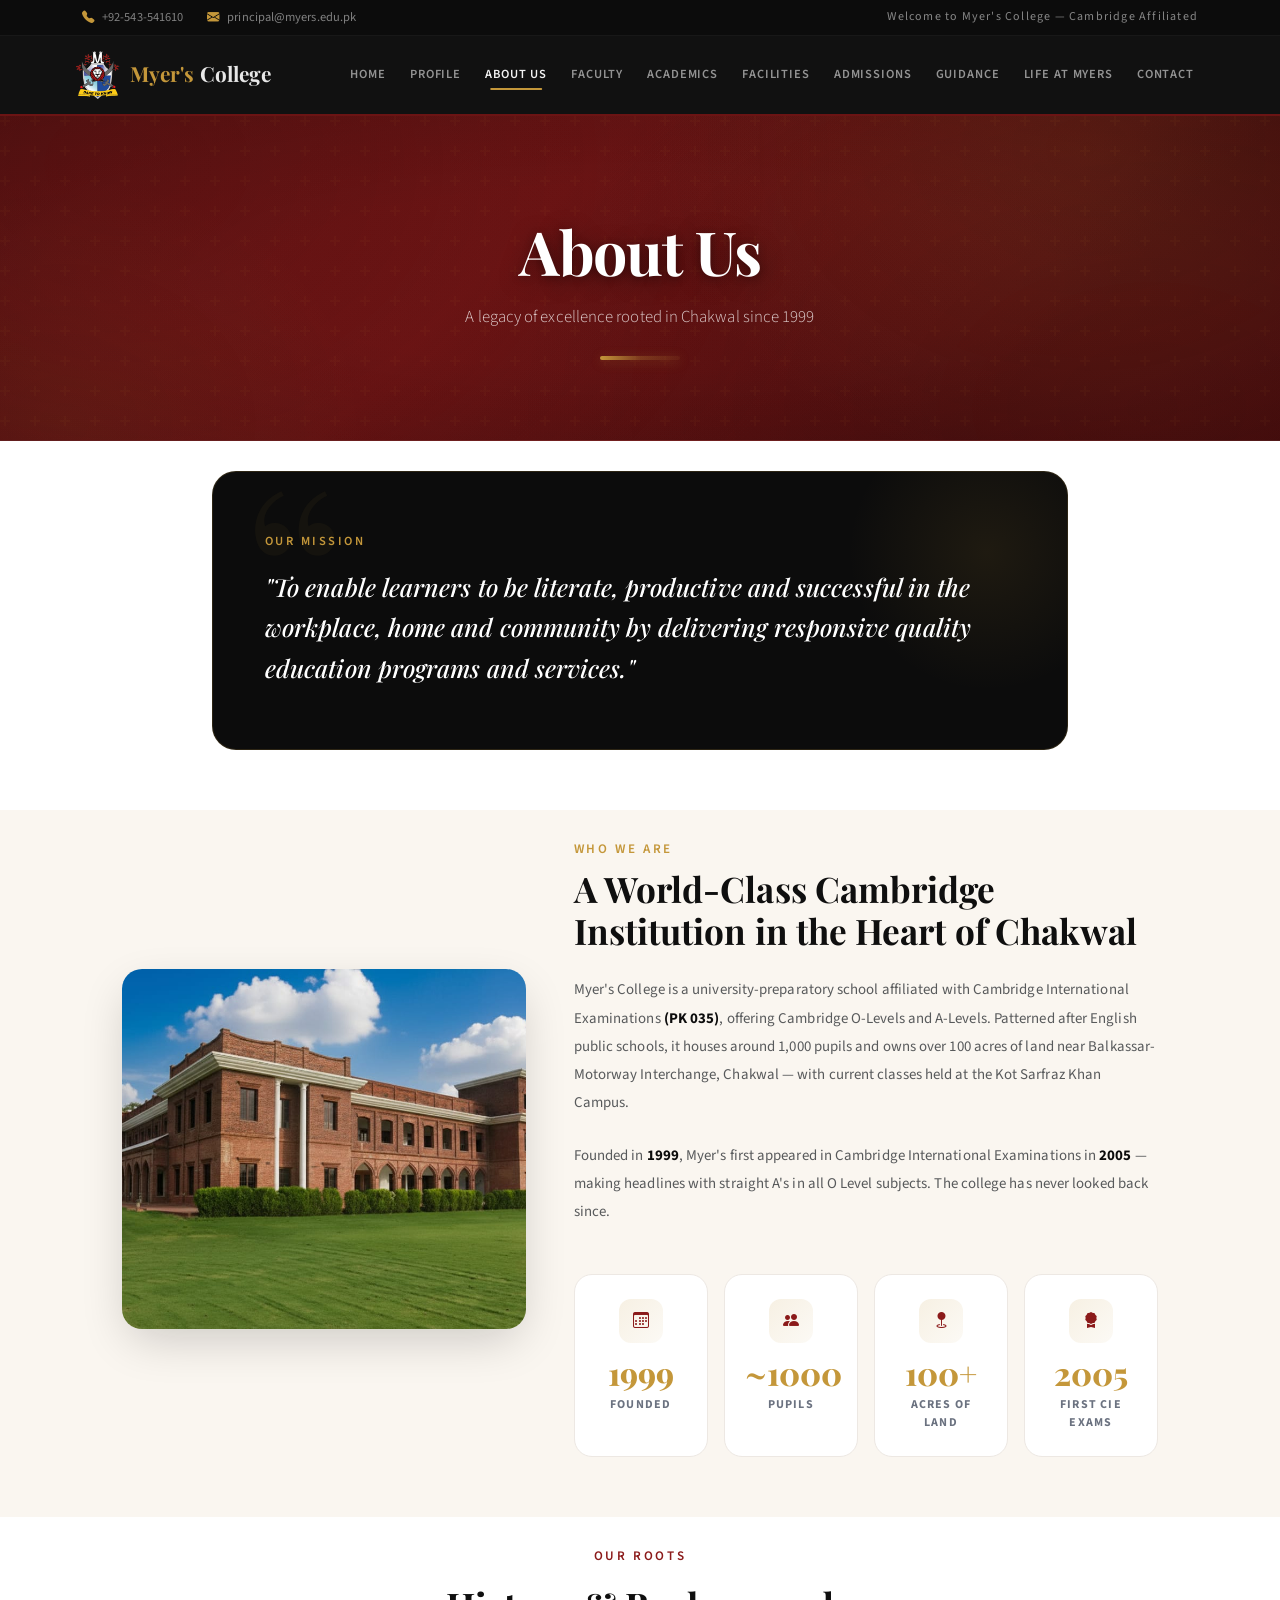
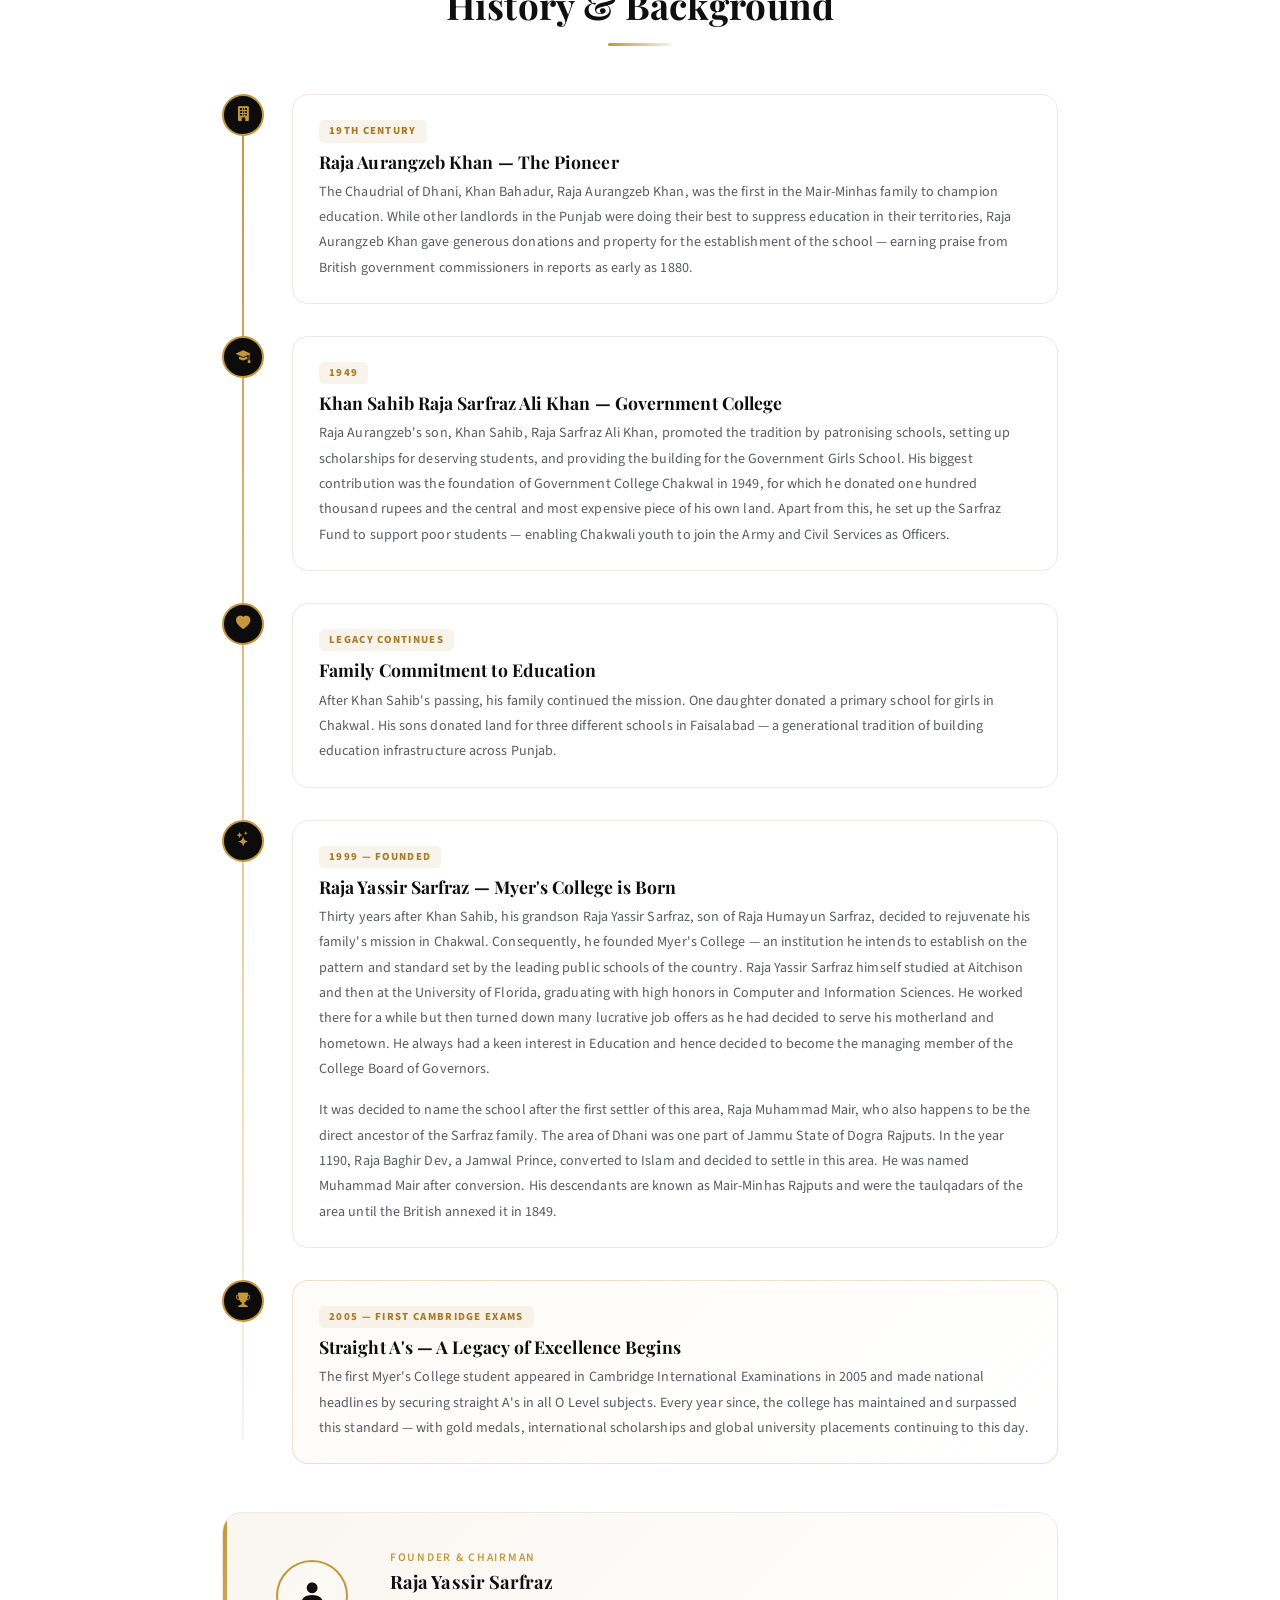
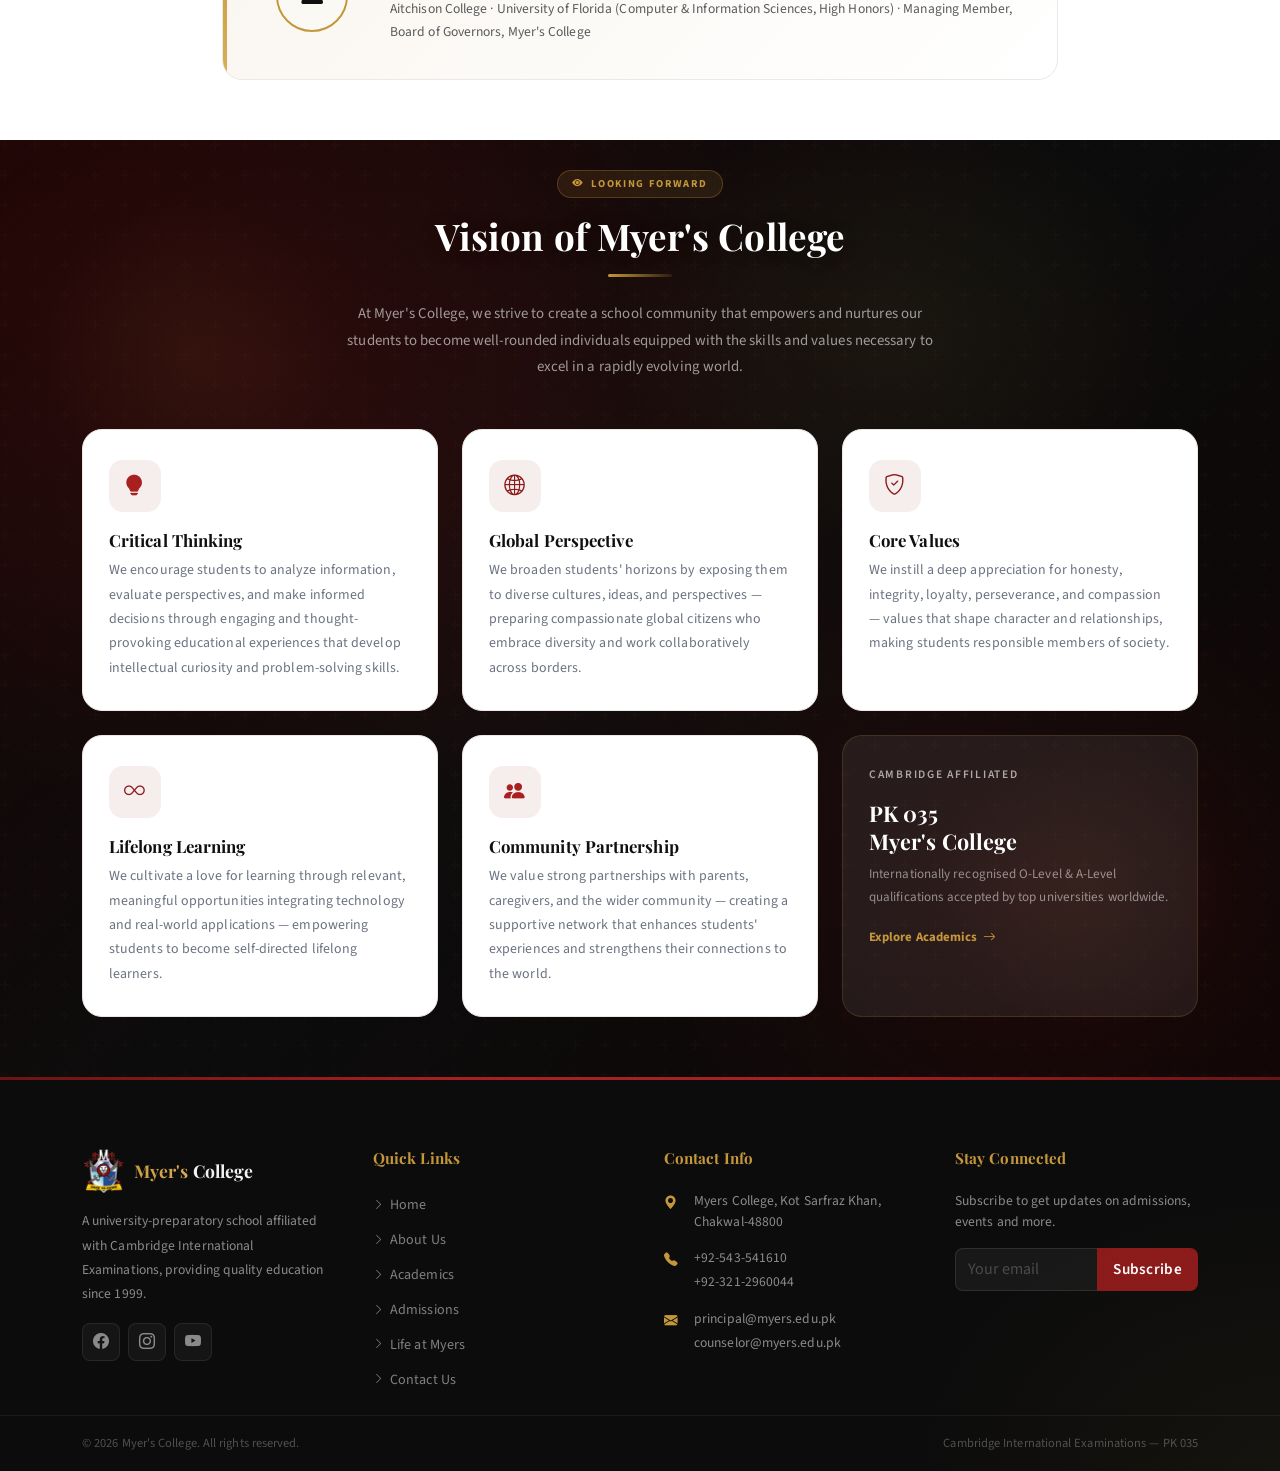
==== commit b7e19fc9: "new" ====
--- a/about.html
+++ b/about.html
@@ -154,8 +154,8 @@
     .vc1::after { background: linear-gradient(90deg,#6B1414,#8B1A1A); }
     .vc2::after { background: linear-gradient(90deg,#8B1A1A,#8B1A1A); }
     .vc3::after { background: linear-gradient(90deg,#6B1414,#8B1A1A); }
-    .vc4::after { background: linear-gradient(90deg,var(--gold),var(--gold-light)); }
-    .vc5::after { background: linear-gradient(90deg,#A82020,#C42B2B); }
+    .vc4::after { background: linear-gradient(90deg,#6B1414,#8B1A1A); }
+    .vc5::after { background: linear-gradient(90deg,#6B1414,#8B1A1A); }
     .vision-icon {
       width: 52px; height: 52px;
       border-radius: 14px;
@@ -166,7 +166,7 @@
     .vc1 .vision-icon { background:rgba(139,26,26,0.08); color:#A82020; }
     .vc2 .vision-icon { background:rgba(139,26,26,0.08); color:#8B1A1A; }
     .vc3 .vision-icon { background:rgba(139,26,26,0.08); color:#8B1A1A; }
-    .vc4 .vision-icon { background:rgba(196,151,58,0.12); color:var(--gold); }
+    .vc4 .vision-icon { background:rgba(139,26,26,0.08); color: #8B1A1A; }
     .vc5 .vision-icon { background:rgba(139,26,26,0.08); color:#A82020; }
 
     /* ── FOUNDER HIGHLIGHT ── */
@@ -254,28 +254,28 @@
           <div class="row g-3">
             <div class="col-6 col-sm-3">
               <div class="key-stat">
-                <div class="key-stat-icon"><i class="bi bi-calendar3" style="color:var(--gold);font-size:1rem;"></i></div>
+                <div class="key-stat-icon"><i class="bi bi-calendar3" style="color:var(--maroon-mid);font-size:1rem;"></i></div>
                 <div class="key-stat-val">1999</div>
                 <div class="key-stat-lbl">Founded</div>
               </div>
             </div>
             <div class="col-6 col-sm-3">
               <div class="key-stat">
-                <div class="key-stat-icon"><i class="bi bi-people-fill" style="color:var(--gold);font-size:1rem;"></i></div>
+                <div class="key-stat-icon"><i class="bi bi-people-fill" style="color:var(--maroon-mid);font-size:1rem;"></i></div>
                 <div class="key-stat-val">~1000</div>
                 <div class="key-stat-lbl">Pupils</div>
               </div>
             </div>
             <div class="col-6 col-sm-3">
               <div class="key-stat">
-                <div class="key-stat-icon"><i class="bi bi-geo-fill" style="color:var(--gold);font-size:1rem;"></i></div>
+                <div class="key-stat-icon"><i class="bi bi-geo-fill" style="color:var(--maroon-mid);font-size:1rem;"></i></div>
                 <div class="key-stat-val">100+</div>
                 <div class="key-stat-lbl">Acres of Land</div>
               </div>
             </div>
             <div class="col-6 col-sm-3">
               <div class="key-stat">
-                <div class="key-stat-icon"><i class="bi bi-award-fill" style="color:var(--gold);font-size:1rem;"></i></div>
+                <div class="key-stat-icon"><i class="bi bi-award-fill" style="color:var(--maroon-mid);font-size:1rem;"></i></div>
                 <div class="key-stat-val">2005</div>
                 <div class="key-stat-lbl">First CIE Exams</div>
               </div>
--- a/assets/css/style.css
+++ b/assets/css/style.css
@@ -328,7 +328,7 @@
 }
 .stat-item:last-child { border-right: none; }
 .stat-item:hover { background: var(--cream); }
-.stat-icon { color: var(--gold); width: 28px; height: 28px; margin: 0 auto 8px; }
+.stat-icon { color: var(--maroon-mid); width: 28px; height: 28px; margin: 0 auto 8px; }
 .stat-value { font-family: var(--font-heading); font-size: 1.8rem; font-weight: 700; color: var(--text-primary); }
 .stat-label { font-size: 0.68rem; text-transform: uppercase; letter-spacing: 0.12em; color: var(--text-muted); margin-top: 4px; }
 
